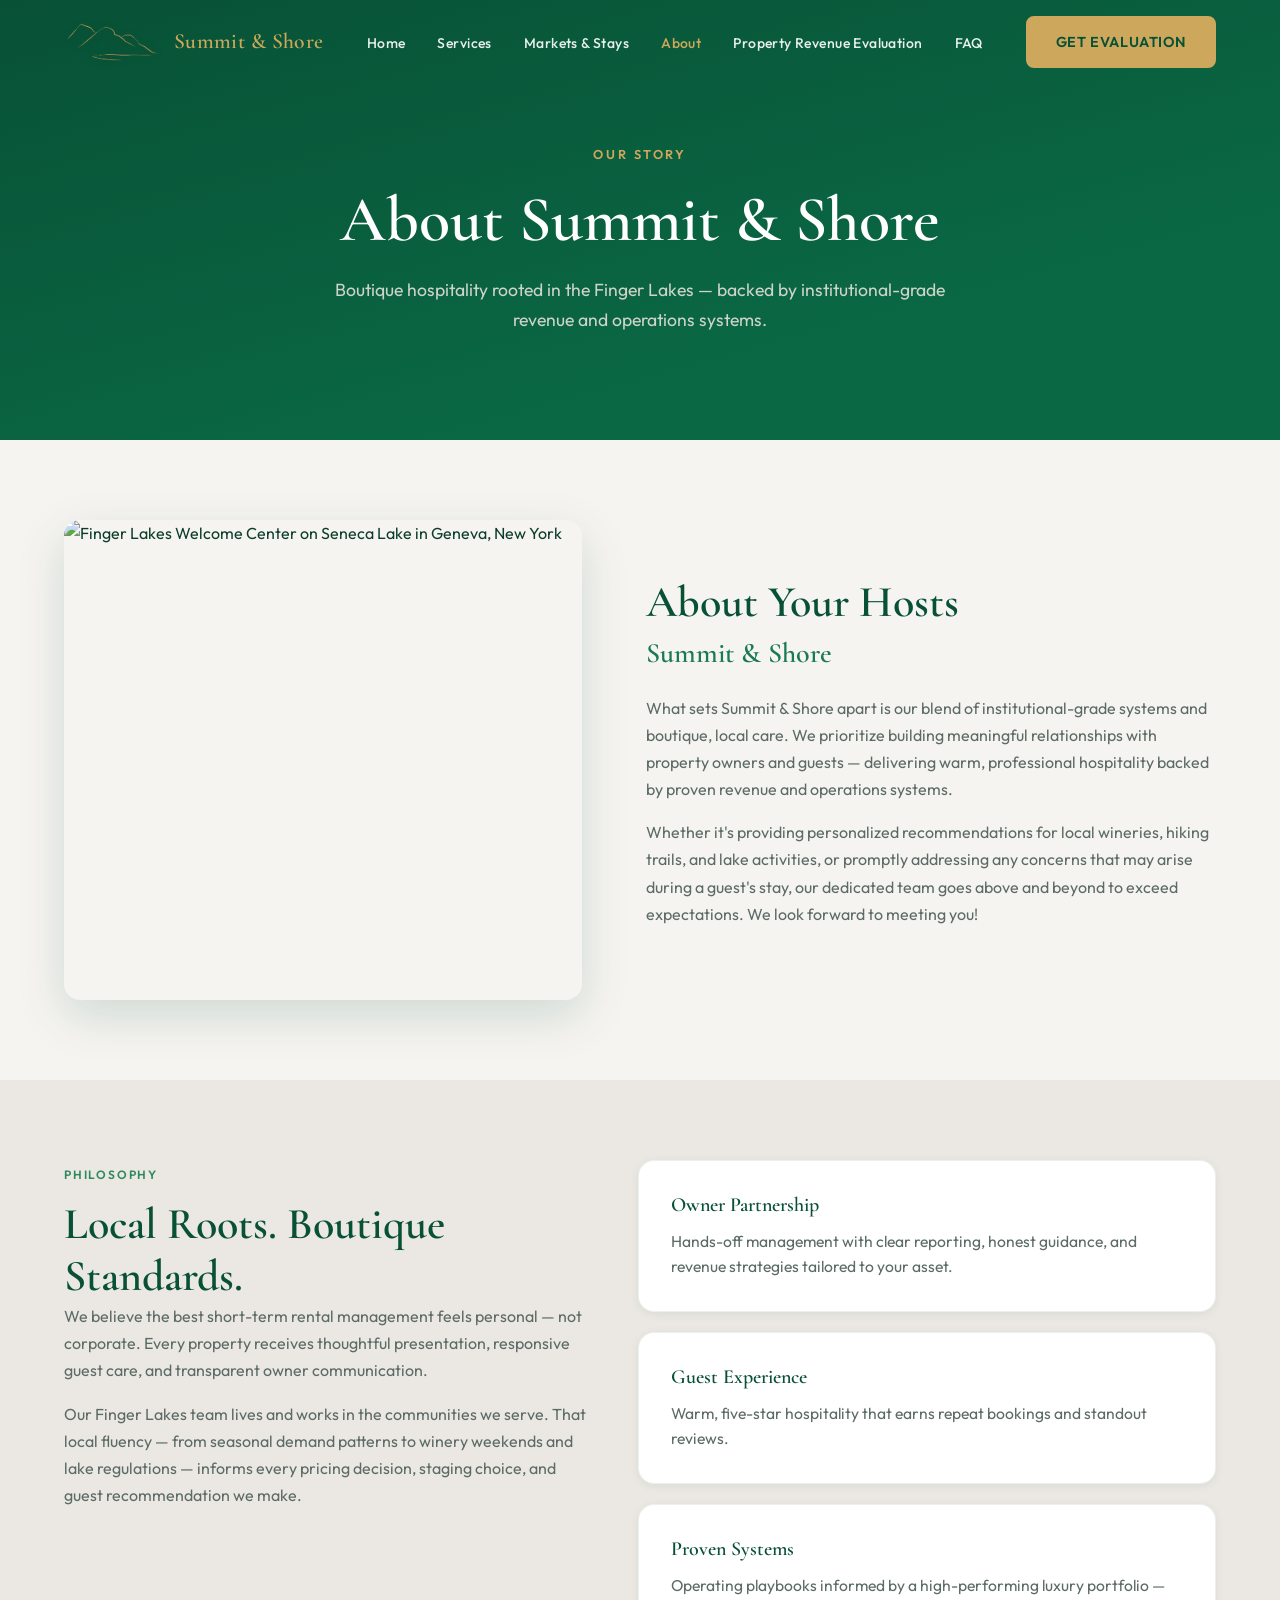
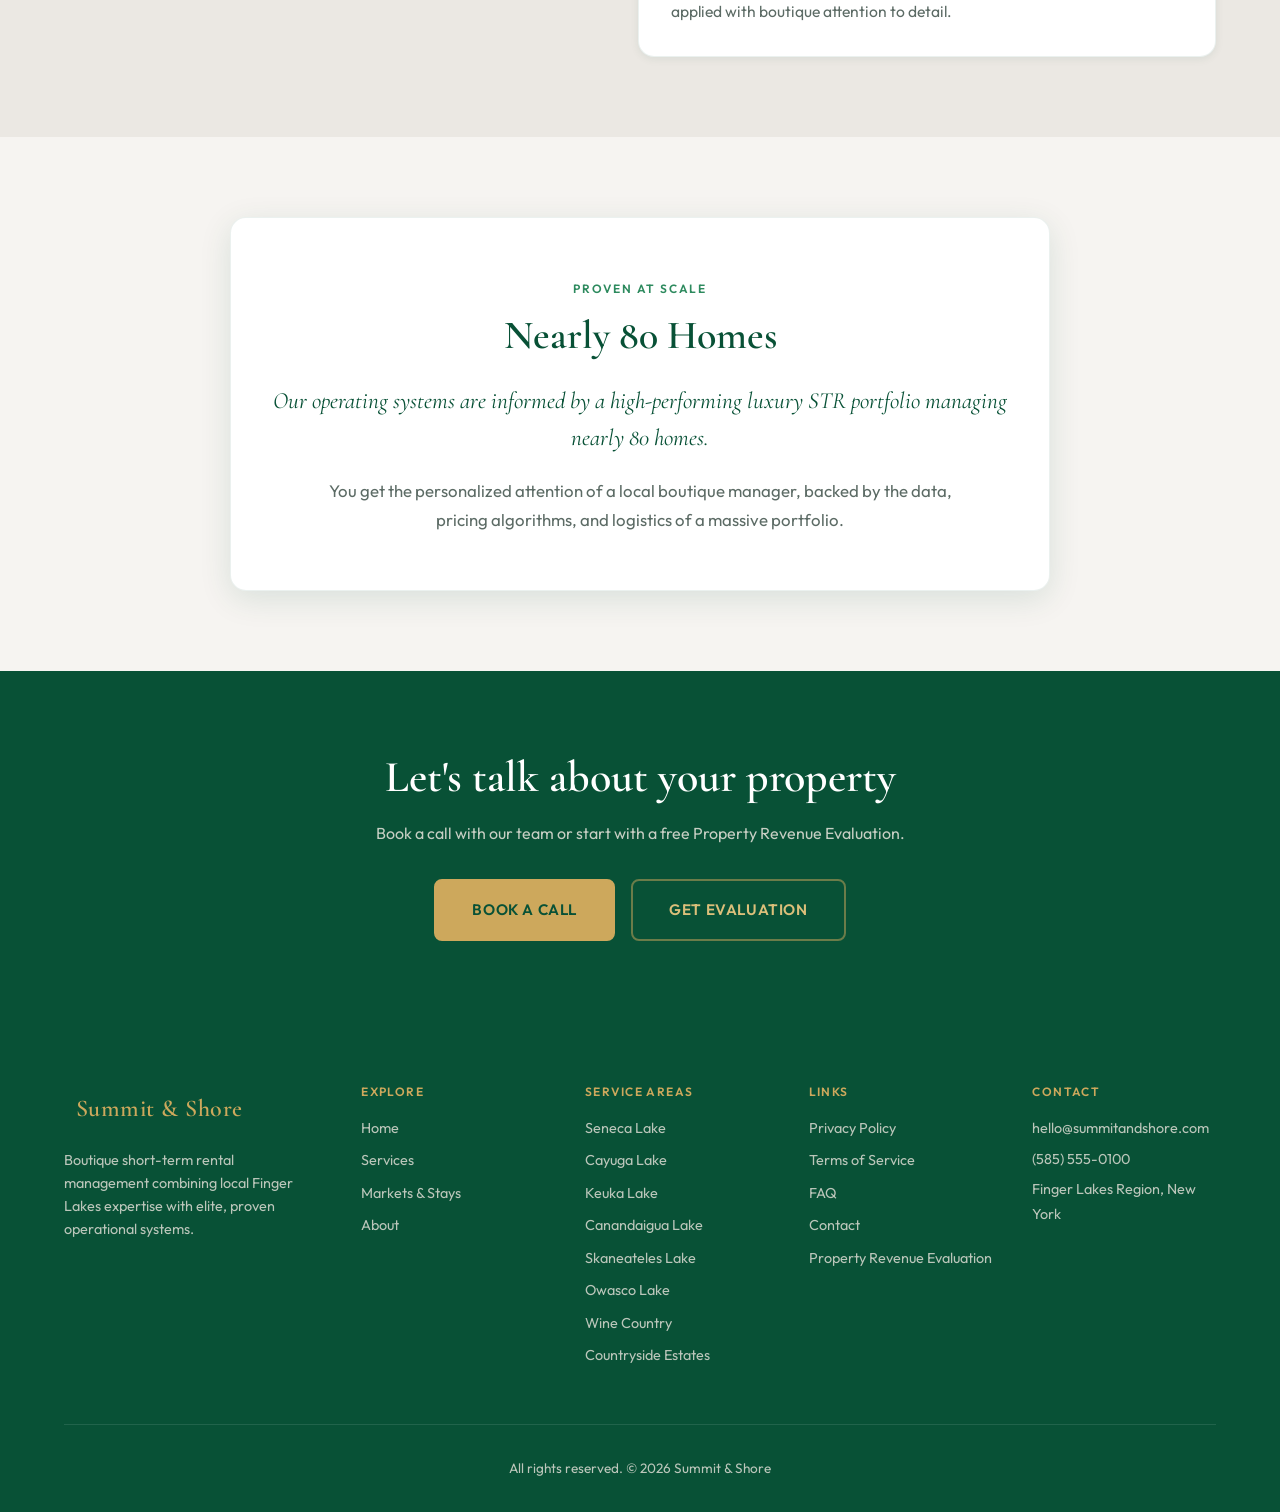
==== about.html @ ed7aec89 "logo and branding changes" ====
<!DOCTYPE html>
<html lang="en">
<head>
  <meta charset="UTF-8">
  <meta name="viewport" content="width=device-width, initial-scale=1.0">
  <meta name="description" content="Meet Summit & Shore — boutique Finger Lakes STR management blending institutional systems with local hospitality and care.">
  <title>About | Summit & Shore</title>
  <link rel="preconnect" href="https://fonts.googleapis.com">
  <link rel="preconnect" href="https://fonts.gstatic.com" crossorigin>
  <link href="https://fonts.googleapis.com/css2?family=Cormorant+Garamond:ital,wght@0,400;0,600;0,700;1,400&family=Outfit:wght@300;400;500;600;700&display=swap" rel="stylesheet">
  <link rel="stylesheet" href="styles.css">
</head>
<body>
  <header class="header" id="header">
    <nav class="nav container">
      <a href="index.html" class="logo">
        <span class="logo-icon-wrap" aria-hidden="true">
          <img src="images/logo-header.png" alt="" class="logo-icon" height="44">
        </span>
        <span class="logo-text">Summit &amp; Shore</span>
      </a>
      <button class="nav-toggle" id="navToggle" aria-label="Toggle menu">
        <span></span><span></span><span></span>
      </button>
      <ul class="nav-links" id="navLinks">
        <li><a href="index.html">Home</a></li>
        <li><a href="services.html">Services</a></li>
        <li><a href="markets.html">Markets &amp; Stays</a></li>
        <li><a href="about.html" aria-current="page">About</a></li>
        <li><a href="index.html#calculator">Property Revenue Evaluation</a></li>
        <li><a href="index.html#faq">FAQ</a></li>
      </ul>
      <a href="index.html#contact" class="btn btn-primary nav-cta">Get Evaluation</a>
    </nav>
  </header>

  <section class="page-hero">
    <div class="container page-hero-inner">
      <p class="hero-eyebrow">Our Story</p>
      <h1>About Summit &amp; Shore</h1>
      <p class="page-hero-subtitle">Boutique hospitality rooted in the Finger Lakes — backed by institutional-grade revenue and operations systems.</p>
    </div>
  </section>

  <section class="about section" id="about">
    <div class="container">
      <div class="about-grid">
        <div class="about-image">
          <img src="https://commons.wikimedia.org/wiki/Special:FilePath/Geneva%2C_New_York_-_19_-_Finger_Lakes_Welcome_Center_-_20220810_-_terrace_and_lakeshore.jpg?width=1280" alt="Finger Lakes Welcome Center on Seneca Lake in Geneva, New York" loading="lazy" referrerpolicy="no-referrer">
        </div>
        <div class="about-content">
          <h2>About Your Hosts</h2>
          <h3>Summit &amp; Shore</h3>
          <p>What sets Summit &amp; Shore apart is our blend of institutional-grade systems and boutique, local care. We prioritize building meaningful relationships with property owners and guests — delivering warm, professional hospitality backed by proven revenue and operations systems.</p>
          <p>Whether it's providing personalized recommendations for local wineries, hiking trails, and lake activities, or promptly addressing any concerns that may arise during a guest's stay, our dedicated team goes above and beyond to exceed expectations. We look forward to meeting you!</p>
        </div>
      </div>
    </div>
  </section>

  <section class="philosophy section section-alt">
    <div class="container">
      <div class="philosophy-grid">
        <div class="philosophy-content">
          <span class="section-label">Philosophy</span>
          <h2>Local Roots. Boutique Standards.</h2>
          <p>We believe the best short-term rental management feels personal — not corporate. Every property receives thoughtful presentation, responsive guest care, and transparent owner communication.</p>
          <p>Our Finger Lakes team lives and works in the communities we serve. That local fluency — from seasonal demand patterns to winery weekends and lake regulations — informs every pricing decision, staging choice, and guest recommendation we make.</p>
        </div>
        <div class="philosophy-cards">
          <article class="pillar-card">
            <h3>Owner Partnership</h3>
            <p>Hands-off management with clear reporting, honest guidance, and revenue strategies tailored to your asset.</p>
          </article>
          <article class="pillar-card">
            <h3>Guest Experience</h3>
            <p>Warm, five-star hospitality that earns repeat bookings and standout reviews.</p>
          </article>
          <article class="pillar-card">
            <h3>Proven Systems</h3>
            <p>Operating playbooks informed by a high-performing luxury portfolio — applied with boutique attention to detail.</p>
          </article>
        </div>
      </div>
    </div>
  </section>

  <section class="credibility section">
    <div class="container">
      <div class="credibility-callout">
        <span class="section-label">Proven at Scale</span>
        <h2>Nearly 80 Homes</h2>
        <p class="credibility-quote">Our operating systems are informed by a high-performing luxury STR portfolio managing nearly 80 homes.</p>
        <p class="credibility-subtext">You get the personalized attention of a local boutique manager, backed by the data, pricing algorithms, and logistics of a massive portfolio.</p>
      </div>
    </div>
  </section>

  <section class="page-cta section section-dark">
    <div class="container page-cta-inner">
      <h2>Let's talk about your property</h2>
      <p>Book a call with our team or start with a free Property Revenue Evaluation.</p>
      <div class="page-cta-actions">
        <a href="index.html#contact" class="btn btn-primary btn-lg">Book a Call</a>
        <a href="index.html#calculator" class="btn btn-outline btn-lg">Get Evaluation</a>
      </div>
    </div>
  </section>

  <footer class="footer">
    <div class="container">
      <div class="footer-grid">
        <div class="footer-brand">
          <a href="index.html" class="logo">
            <img src="images/logo-icon.png" alt="" class="logo-icon" height="44">
            <span class="logo-text">Summit &amp; Shore</span>
          </a>
          <p>Boutique short-term rental management combining local Finger Lakes expertise with elite, proven operational systems.</p>
        </div>
        <div class="footer-links">
          <h4>Explore</h4>
          <ul>
            <li><a href="index.html">Home</a></li>
            <li><a href="services.html">Services</a></li>
            <li><a href="markets.html">Markets &amp; Stays</a></li>
            <li><a href="about.html">About</a></li>
          </ul>
        </div>
        <div class="footer-links">
          <h4>Service Areas</h4>
          <ul>
            <li><a href="markets.html">Seneca Lake</a></li>
            <li><a href="markets.html">Cayuga Lake</a></li>
            <li><a href="markets.html">Keuka Lake</a></li>
            <li><a href="markets.html">Canandaigua Lake</a></li>
            <li><a href="markets.html">Skaneateles Lake</a></li>
            <li><a href="markets.html">Owasco Lake</a></li>
            <li><a href="markets.html">Wine Country</a></li>
            <li><a href="markets.html">Countryside Estates</a></li>
          </ul>
        </div>
        <div class="footer-links">
          <h4>Links</h4>
          <ul>
            <li><a href="#">Privacy Policy</a></li>
            <li><a href="#">Terms of Service</a></li>
            <li><a href="index.html#faq">FAQ</a></li>
            <li><a href="index.html#contact">Contact</a></li>
            <li><a href="index.html#calculator">Property Revenue Evaluation</a></li>
          </ul>
        </div>
        <div class="footer-contact">
          <h4>Contact</h4>
          <p>hello@summitandshore.com</p>
          <p>(585) 555-0100</p>
          <p>Finger Lakes Region, New York</p>
        </div>
      </div>
      <div class="footer-bottom">
        <p>All rights reserved. © 2026 Summit & Shore</p>
      </div>
    </div>
  </footer>

  <script src="script.js"></script>
</body>
</html>
---- styles.css ----
/* Summit & Shore — Finger Lakes STR Co-Hosting */

:root {
  /* Deep green + gold foundation */
  --color-green: #085136;
  --color-deep: #085136;
  --color-green-elevated: #0a6844;

  /* Green accents */
  --color-lake: #1a7a52;
  --color-teal: #2d8a5e;
  --color-teal-soft: rgba(8, 81, 54, 0.12);
  --color-teal-border: rgba(8, 81, 54, 0.22);

  /* Premium accents */
  --color-gold: #cda85c;
  --color-gold-light: #dbbf7a;

  /* Surfaces */
  --color-cream: #f6f4f1;
  --color-sand: #ebe8e3;
  --color-white: #ffffff;
  --color-sage: #6b8f71;

  /* Typography */
  --color-text: #0d3d2a;
  --color-text-muted: #5c6b65;

  /* RGB helpers */
  --rgb-green: 8, 81, 54;
  --rgb-lake: 26, 122, 82;
  --rgb-teal: 45, 138, 94;
  --rgb-gold: 205, 168, 92;

  --font-display: 'Cormorant Garamond', Georgia, serif;
  --font-body: 'Outfit', system-ui, sans-serif;

  --shadow-sm: 0 2px 8px rgba(var(--rgb-green), 0.08);
  --shadow-md: 0 8px 32px rgba(var(--rgb-green), 0.12);
  --shadow-lg: 0 16px 48px rgba(var(--rgb-green), 0.16);

  --radius: 8px;
  --radius-lg: 16px;
  --transition: 0.3s cubic-bezier(0.4, 0, 0.2, 1);
}

*, *::before, *::after {
  box-sizing: border-box;
  margin: 0;
  padding: 0;
}

html {
  scroll-behavior: smooth;
}

body {
  font-family: var(--font-body);
  font-size: 1rem;
  line-height: 1.7;
  color: var(--color-text);
  background: var(--color-cream);
  overflow-x: hidden;
}

img {
  max-width: 100%;
  height: auto;
  display: block;
}

a {
  color: inherit;
  text-decoration: none;
}

ul {
  list-style: none;
}

.container {
  width: 100%;
  max-width: 1200px;
  margin: 0 auto;
  padding: 0 1.5rem;
}

/* Typography */
h1, h2, h3, h4 {
  font-family: var(--font-display);
  font-weight: 600;
  line-height: 1.2;
  color: var(--color-deep);
}

h1 { font-size: clamp(2.5rem, 6vw, 4rem); }
h2 { font-size: clamp(2rem, 4vw, 2.75rem); }
h3 { font-size: clamp(1.35rem, 2.5vw, 1.75rem); }

.section {
  padding: 5rem 0;
}

.section-dark {
  background: var(--color-deep);
  color: var(--color-sand);
}

.section-dark h2,
.section-dark h3 {
  color: var(--color-white);
}

.section-alt {
  background: var(--color-sand);
}

.section-label {
  display: inline-block;
  font-size: 0.75rem;
  font-weight: 600;
  letter-spacing: 0.15em;
  text-transform: uppercase;
  color: var(--color-teal);
  margin-bottom: 0.75rem;
}

.section-dark .section-label,
.hero-eyebrow {
  color: var(--color-gold);
}

.section-header {
  max-width: 720px;
  margin-bottom: 3rem;
}

.section-header.centered {
  text-align: center;
  margin-left: auto;
  margin-right: auto;
}

.section-header p {
  margin-top: 1rem;
  color: var(--color-text-muted);
  font-size: 1.1rem;
}

.section-dark .section-header p {
  color: rgba(232, 228, 220, 0.8);
}

.section-cta {
  text-align: center;
  margin-top: 3rem;
}

/* Buttons */
.btn {
  display: inline-flex;
  align-items: center;
  justify-content: center;
  padding: 0.75rem 1.75rem;
  font-family: var(--font-body);
  font-size: 0.9rem;
  font-weight: 600;
  letter-spacing: 0.04em;
  text-transform: uppercase;
  border-radius: var(--radius);
  border: 2px solid transparent;
  cursor: pointer;
  transition: var(--transition);
}

.btn-primary {
  background: var(--color-gold);
  color: var(--color-deep);
  border-color: var(--color-gold);
}

.btn-primary:hover {
  background: var(--color-gold-light);
  border-color: var(--color-gold-light);
  transform: translateY(-2px);
  box-shadow: var(--shadow-md);
}

.btn-outline {
  background: transparent;
  color: var(--color-white);
  border-color: var(--color-white);
}

.btn-outline:hover {
  background: var(--color-white);
  color: var(--color-deep);
}

.btn-lg {
  padding: 1rem 2.25rem;
  font-size: 0.95rem;
}

.btn-full {
  width: 100%;
}

/* Header */
.header {
  position: fixed;
  top: 0;
  left: 0;
  right: 0;
  z-index: 1000;
  padding: 1rem 0;
  transition: var(--transition);
}

.header.scrolled {
  background: rgba(var(--rgb-green), 0.97);
  backdrop-filter: blur(12px);
  box-shadow: var(--shadow-sm);
  padding: 0.75rem 0;
}

.nav {
  display: flex;
  align-items: center;
  justify-content: space-between;
  gap: 2rem;
}

.logo {
  display: flex;
  align-items: center;
  gap: 0.75rem;
  color: var(--color-white);
  flex-shrink: 0;
}

.logo-icon-wrap {
  flex-shrink: 0;
  display: flex;
  align-items: center;
  line-height: 0;
  filter: drop-shadow(0 1px 4px rgba(0, 0, 0, 0.25));
}

.logo-icon {
  height: 44px;
  width: auto;
  max-width: 98px;
  object-fit: contain;
  display: block;
}

.logo-mark {
  display: flex;
  align-items: center;
  justify-content: center;
  width: 42px;
  height: 42px;
  background: var(--color-gold);
  color: var(--color-deep);
  font-family: var(--font-display);
  font-size: 1rem;
  font-weight: 700;
  border-radius: var(--radius);
}

.logo-text {
  font-family: var(--font-display);
  font-size: 1.35rem;
  font-weight: 600;
  letter-spacing: 0.02em;
  line-height: 1;
  color: var(--color-gold);
  white-space: nowrap;
}

.nav-links {
  display: flex;
  align-items: center;
  gap: 2rem;
}

.nav-links a {
  color: rgba(255, 255, 255, 0.9);
  font-size: 0.875rem;
  font-weight: 500;
  letter-spacing: 0.03em;
  transition: color var(--transition);
}

.nav-links a:hover {
  color: var(--color-gold-light);
}

.nav-links a[aria-current="page"] {
  color: var(--color-gold);
}

.nav-dropdown {
  position: relative;
}

.dropdown-menu {
  position: absolute;
  top: 100%;
  left: 50%;
  transform: translateX(-50%) translateY(8px);
  min-width: 200px;
  background: var(--color-white);
  border-radius: var(--radius);
  box-shadow: var(--shadow-lg);
  padding: 0.5rem 0;
  opacity: 0;
  visibility: hidden;
  transition: var(--transition);
}

.nav-dropdown:hover .dropdown-menu {
  opacity: 1;
  visibility: visible;
  transform: translateX(-50%) translateY(0);
}

.dropdown-menu a {
  display: block;
  padding: 0.6rem 1.25rem;
  color: var(--color-text);
  font-size: 0.85rem;
}

.dropdown-menu a:hover {
  background: var(--color-cream);
  color: var(--color-teal);
}

.nav-cta {
  flex-shrink: 0;
}

.nav-toggle {
  display: none;
  flex-direction: column;
  gap: 5px;
  background: none;
  border: none;
  cursor: pointer;
  padding: 4px;
  position: relative;
  z-index: 1002;
}

.nav-toggle span {
  display: block;
  width: 24px;
  height: 2px;
  background: var(--color-white);
  transition: var(--transition);
}

.nav-toggle.active span:nth-child(1) {
  transform: rotate(45deg) translate(5px, 5px);
}

.nav-toggle.active span:nth-child(2) {
  opacity: 0;
}

.nav-toggle.active span:nth-child(3) {
  transform: rotate(-45deg) translate(5px, -5px);
}

body.menu-open {
  overflow: hidden;
}

/* Hero */
.hero {
  position: relative;
  min-height: 100vh;
  display: flex;
  align-items: center;
  justify-content: center;
  overflow: hidden;
}

.hero-bg {
  position: absolute;
  inset: 0;
  overflow: hidden;
}

.hero-bg img {
  width: 100%;
  height: 100%;
  object-fit: cover;
  transform: scale(1.05);
  animation: heroZoom 20s ease-in-out infinite alternate;
}

@keyframes heroZoom {
  from { transform: scale(1.05); }
  to { transform: scale(1.12); }
}

.hero-overlay {
  position: absolute;
  inset: 0;
  background: linear-gradient(
    135deg,
    rgba(var(--rgb-green), 0.52) 0%,
    rgba(var(--rgb-green), 0.38) 55%,
    rgba(var(--rgb-green), 0.22) 100%
  );
}

.hero-content {
  position: relative;
  z-index: 1;
  text-align: center;
  padding: 8rem 1.5rem 6rem;
  max-width: 900px;
}

.hero-eyebrow {
  font-size: 0.8rem;
  font-weight: 600;
  letter-spacing: 0.2em;
  text-transform: uppercase;
  margin-bottom: 1.5rem;
}

.hero h1 {
  color: var(--color-white);
  margin-bottom: 1.5rem;
}

.hero-subtitle {
  font-size: 1.2rem;
  color: rgba(255, 255, 255, 0.9);
  max-width: 600px;
  margin: 0 auto 2.5rem;
  line-height: 1.8;
}

.hero-actions {
  display: flex;
  gap: 1rem;
  justify-content: center;
  flex-wrap: wrap;
}

.hero-scroll {
  position: absolute;
  bottom: 2rem;
  left: 50%;
  transform: translateX(-50%);
  display: flex;
  flex-direction: column;
  align-items: center;
  gap: 0.5rem;
  color: rgba(255, 255, 255, 0.6);
  font-size: 0.75rem;
  letter-spacing: 0.1em;
  text-transform: uppercase;
  animation: bounce 2s infinite;
}

@keyframes bounce {
  0%, 100% { transform: translateX(-50%) translateY(0); }
  50% { transform: translateX(-50%) translateY(8px); }
}

/* Intro */
.intro-grid {
  display: grid;
  grid-template-columns: 1fr 1fr;
  gap: 4rem;
  align-items: center;
}

.intro-content h2 {
  margin-bottom: 1.5rem;
}

.intro-content p {
  color: var(--color-text-muted);
  margin-bottom: 1rem;
}

.intro-detail {
  font-size: 0.95rem;
}

.intro-content .btn {
  margin-top: 1.5rem;
}

.intro-image {
  border-radius: var(--radius-lg);
  overflow: hidden;
  box-shadow: var(--shadow-lg);
}

.intro-image img {
  width: 100%;
  height: 480px;
  object-fit: cover;
}

.pillars-grid {
  display: grid;
  grid-template-columns: repeat(3, 1fr);
  gap: 2rem;
  margin-top: 4rem;
}

.pillar-card {
  background: var(--color-white);
  border: 1px solid rgba(var(--rgb-green), 0.08);
  border-radius: var(--radius-lg);
  padding: 2rem;
  box-shadow: var(--shadow-sm);
  transition: transform 0.25s ease, box-shadow 0.25s ease;
}

.pillar-card:hover {
  transform: translateY(-4px);
  box-shadow: var(--shadow-md);
}

.pillar-icon {
  width: 48px;
  height: 48px;
  display: flex;
  align-items: center;
  justify-content: center;
  background: var(--color-teal-soft);
  border-radius: var(--radius);
  color: var(--color-lake);
  margin-bottom: 1.25rem;
}

.pillar-icon svg {
  width: 24px;
  height: 24px;
}

.pillar-card h3 {
  font-size: 1.25rem;
  margin-bottom: 0.75rem;
}

.pillar-card p {
  color: var(--color-text-muted);
  font-size: 0.98rem;
  line-height: 1.6;
}

.owner-services-grid {
  display: grid;
  grid-template-columns: repeat(3, 1fr);
  gap: 2rem;
}

.owner-service-card {
  background: var(--color-cream);
  border-radius: var(--radius-lg);
  padding: 2.25rem 2rem;
  border: 1px solid rgba(var(--rgb-green), 0.06);
}

.owner-service-icon {
  width: 52px;
  height: 52px;
  display: flex;
  align-items: center;
  justify-content: center;
  background: var(--color-white);
  border-radius: var(--radius);
  color: var(--color-lake);
  margin-bottom: 1.5rem;
  box-shadow: var(--shadow-sm);
  border: 1px solid var(--color-teal-border);
}

.owner-service-icon svg {
  width: 26px;
  height: 26px;
}

.owner-service-card h3 {
  font-size: 1.35rem;
  margin-bottom: 0.85rem;
}

.owner-service-card p {
  color: var(--color-text-muted);
  line-height: 1.65;
}

.credibility-callout {
  text-align: center;
  max-width: 820px;
  margin: 0 auto;
  padding: 3.5rem 2.5rem;
  background: var(--color-white);
  border-radius: var(--radius-lg);
  box-shadow: var(--shadow-md);
  border: 1px solid rgba(var(--rgb-green), 0.08);
}

.credibility-callout h2 {
  font-size: clamp(1.75rem, 4vw, 2.5rem);
  margin-bottom: 1.5rem;
}

.credibility-quote {
  font-family: var(--font-display);
  font-size: clamp(1.15rem, 2.5vw, 1.45rem);
  font-style: italic;
  color: var(--color-deep);
  line-height: 1.6;
  margin: 0 0 1.25rem;
  padding: 0;
  border: none;
}

.credibility-subtext {
  color: var(--color-text-muted);
  font-size: 1.05rem;
  line-height: 1.7;
  max-width: 640px;
  margin: 0 auto;
}

/* Services */
.services-grid {
  display: grid;
  grid-template-columns: repeat(auto-fill, minmax(280px, 1fr));
  gap: 1.5rem;
}

.service-card {
  background: rgba(255, 255, 255, 0.05);
  border: 1px solid rgba(255, 255, 255, 0.1);
  border-radius: var(--radius-lg);
  padding: 1.75rem;
  transition: var(--transition);
}

.service-card:hover {
  background: rgba(255, 255, 255, 0.08);
  border-color: var(--color-gold);
  transform: translateY(-4px);
}

.service-icon {
  width: 48px;
  height: 48px;
  margin-bottom: 1rem;
  color: var(--color-gold);
}

.service-icon svg {
  width: 100%;
  height: 100%;
}

.service-card h3 {
  font-size: 1.15rem;
  margin-bottom: 0.75rem;
}

.service-card p {
  font-size: 0.9rem;
  color: rgba(232, 228, 220, 0.75);
  line-height: 1.6;
}

/* Features */
.features-grid {
  display: grid;
  grid-template-columns: repeat(2, 1fr);
  gap: 2rem;
}

.feature-card {
  background: var(--color-white);
  border-radius: var(--radius-lg);
  overflow: hidden;
  box-shadow: var(--shadow-sm);
  transition: var(--transition);
}

.feature-card:hover {
  box-shadow: var(--shadow-lg);
  transform: translateY(-4px);
}

.feature-image {
  height: 220px;
  overflow: hidden;
}

.feature-image img {
  width: 100%;
  height: 100%;
  object-fit: cover;
  transition: transform 0.6s ease;
}

.feature-card:hover .feature-image img {
  transform: scale(1.05);
}

.feature-content {
  padding: 1.75rem;
}

.feature-content h3 {
  margin-bottom: 0.75rem;
}

.feature-content p {
  color: var(--color-text-muted);
  font-size: 0.95rem;
}

/* CTA Banner */
.cta-banner {
  background: var(--color-cream);
  color: var(--color-text);
  border-top: 1px solid var(--color-teal-border);
  border-bottom: 1px solid var(--color-teal-border);
}

.cta-banner h2,
.cta-banner h3 {
  color: var(--color-deep);
}

.cta-banner-grid {
  display: grid;
  grid-template-columns: 1fr 1fr;
  gap: 4rem;
  align-items: center;
}

.cta-banner-content h2 {
  margin-bottom: 1.25rem;
}

.cta-banner-content p {
  color: var(--color-text-muted);
  margin-bottom: 1.5rem;
}

.cta-banner-content h3 {
  font-size: 1.35rem;
  margin-bottom: 1.5rem;
}

.cta-banner-image {
  border-radius: var(--radius-lg);
  overflow: hidden;
  box-shadow: var(--shadow-lg);
}

.cta-banner-image img {
  width: 100%;
  height: 400px;
  object-fit: cover;
}

/* Hybrid */
.hybrid-grid {
  display: grid;
  grid-template-columns: 1fr 1fr;
  gap: 4rem;
  align-items: center;
}

.hybrid-content h2 {
  margin-bottom: 1.25rem;
}

.hybrid-content p {
  color: var(--color-text-muted);
  margin-bottom: 1rem;
}

.hybrid-focus {
  font-weight: 600;
  color: var(--color-deep);
  margin-top: 1.5rem !important;
}

.hybrid-list {
  margin: 1rem 0 2rem;
}

.hybrid-list li {
  position: relative;
  padding-left: 1.5rem;
  margin-bottom: 0.5rem;
  color: var(--color-text-muted);
}

.hybrid-list li::before {
  content: '';
  position: absolute;
  left: 0;
  top: 0.6em;
  width: 8px;
  height: 8px;
  background: var(--color-lake);
  border-radius: 50%;
}

.hybrid-image {
  border-radius: var(--radius-lg);
  overflow: hidden;
  box-shadow: var(--shadow-lg);
}

.hybrid-image img {
  width: 100%;
  height: 450px;
  object-fit: cover;
}

/* Design */
.design-grid {
  display: grid;
  grid-template-columns: 1fr 1fr;
  gap: 4rem;
  align-items: center;
}

.design-image {
  border-radius: var(--radius-lg);
  overflow: hidden;
  box-shadow: var(--shadow-lg);
}

.design-image img {
  width: 100%;
  height: 500px;
  object-fit: cover;
}

.design-content h2 {
  margin-bottom: 1.25rem;
}

.design-content > p {
  color: var(--color-text-muted);
  margin-bottom: 1.5rem;
}

.design-list {
  margin-bottom: 2rem;
}

.design-list li {
  position: relative;
  padding-left: 1.75rem;
  margin-bottom: 0.6rem;
  font-size: 1.05rem;
  color: var(--color-text);
}

.design-list li::before {
  content: '✓';
  position: absolute;
  left: 0;
  color: var(--color-lake);
  font-weight: 700;
}

/* Revenue & Property Calculator */
.calculator-intro {
  max-width: 720px;
  margin: 0 auto 2.5rem;
  text-align: center;
}

.calculator-intro .section-label {
  display: block;
}

.calculator-intro h2 {
  margin-bottom: 1rem;
  color: var(--color-white);
  line-height: 1.15;
}

.calculator-intro p {
  color: rgba(232, 228, 220, 0.85);
  font-size: 1.1rem;
  line-height: 1.75;
  margin: 0 auto;
  max-width: 640px;
}

.revenue-stats-row {
  display: grid;
  grid-template-columns: repeat(3, 1fr);
  gap: 1.5rem;
  margin-bottom: 3rem;
}

.revenue-stats-row .revenue-stat {
  display: flex;
  flex-direction: column;
  align-items: center;
  justify-content: center;
  min-height: 140px;
  background: rgba(255, 255, 255, 0.06);
  border: 1px solid rgba(255, 255, 255, 0.12);
  border-radius: var(--radius-lg);
  padding: 2rem 1.5rem;
  text-align: center;
  transition: var(--transition);
}

.revenue-stats-row .revenue-stat:hover {
  border-color: var(--color-gold);
  background: rgba(var(--rgb-gold), 0.1);
}

.calculator-panel {
  display: grid;
  grid-template-columns: minmax(0, 1fr) minmax(0, 1.1fr);
  gap: 2rem;
  align-items: start;
  max-width: 100%;
}

.calculator-form {
  background: rgba(255, 255, 255, 0.04);
  border: 1px solid rgba(255, 255, 255, 0.12);
  border-radius: var(--radius-lg);
  padding: 2rem;
}

.calculator-form h3,
.calculator-results h3 {
  font-size: 1.35rem;
  color: var(--color-white);
  margin-bottom: 1.5rem;
}

.calc-field {
  margin-bottom: 1.25rem;
}

.calc-field label,
.calc-slider-header label {
  display: block;
  font-size: 0.8rem;
  font-weight: 500;
  letter-spacing: 0.05em;
  text-transform: uppercase;
  color: rgba(232, 228, 220, 0.8);
  margin-bottom: 0.5rem;
}

.calc-field select {
  width: 100%;
  padding: 0.85rem 1rem;
  font-family: var(--font-body);
  font-size: 1rem;
  color: var(--color-white);
  background: rgba(255, 255, 255, 0.08);
  border: 1px solid rgba(255, 255, 255, 0.15);
  border-radius: var(--radius);
  cursor: pointer;
  transition: border-color var(--transition), box-shadow var(--transition);
}

.calc-field select:focus {
  outline: none;
  border-color: var(--color-teal);
  box-shadow: 0 0 0 2px rgba(var(--rgb-teal), 0.28);
}

.calc-field select option {
  background: var(--color-deep);
  color: var(--color-white);
}

.calc-row {
  display: grid;
  grid-template-columns: 1fr 1fr;
  gap: 1rem;
}

.calc-amenities {
  border: none;
  margin: 0 0 1.5rem;
  padding: 0;
}

.calc-amenities legend {
  font-size: 0.8rem;
  font-weight: 500;
  letter-spacing: 0.05em;
  text-transform: uppercase;
  color: rgba(232, 228, 220, 0.8);
  margin-bottom: 0.75rem;
}

.calc-check {
  display: flex;
  align-items: center;
  gap: 0.75rem;
  padding: 0.6rem 0;
  cursor: pointer;
  color: rgba(232, 228, 220, 0.9);
  font-size: 0.95rem;
}

.calc-check input {
  width: 18px;
  height: 18px;
  accent-color: var(--color-gold);
  flex-shrink: 0;
}

.calc-slider-field {
  margin-bottom: 1.5rem;
}

.calc-slider-header {
  display: flex;
  justify-content: space-between;
  align-items: baseline;
  gap: 1rem;
  margin-bottom: 0.5rem;
}

.calc-slider-header label {
  margin-bottom: 0;
}

.calc-slider-value {
  font-family: var(--font-display);
  font-size: 1.25rem;
  font-weight: 600;
  color: var(--color-gold);
}

.calc-slider-field input[type="range"] {
  width: 100%;
  height: 6px;
  border-radius: 3px;
  background: rgba(255, 255, 255, 0.15);
  accent-color: var(--color-gold);
  cursor: pointer;
}

.calc-hint {
  font-size: 0.8rem;
  color: rgba(232, 228, 220, 0.55);
  margin-top: 0.5rem;
  line-height: 1.5;
}

.btn-sm {
  padding: 0.55rem 1.25rem;
  font-size: 0.8rem;
}

.calc-reset {
  margin-top: 0.5rem;
}

.section-dark .btn-outline {
  color: var(--color-gold-light);
  border-color: rgba(var(--rgb-gold), 0.5);
}

.section-dark .btn-outline:hover {
  background: rgba(var(--rgb-gold), 0.15);
  color: var(--color-white);
}

.calculator-results {
  background: rgba(255, 255, 255, 0.06);
  border: 1px solid rgba(255, 255, 255, 0.1);
  border-radius: var(--radius-lg);
  padding: 1.75rem;
}

.calc-result-primary {
  text-align: center;
  padding-bottom: 1.75rem;
  margin-bottom: 1.75rem;
  border-bottom: 1px solid rgba(255, 255, 255, 0.1);
}

.calc-result-label {
  display: block;
  font-size: 0.8rem;
  letter-spacing: 0.08em;
  text-transform: uppercase;
  color: rgba(232, 228, 220, 0.7);
  margin-bottom: 0.5rem;
}

.calc-result-amount {
  display: block;
  font-family: var(--font-display);
  font-size: clamp(2.25rem, 5vw, 3rem);
  font-weight: 700;
  color: var(--color-gold);
  line-height: 1.1;
}

.calc-result-sub {
  display: block;
  margin-top: 0.35rem;
  color: rgba(232, 228, 220, 0.75);
  font-size: 0.95rem;
}

.calc-result-grid {
  display: grid;
  grid-template-columns: repeat(2, 1fr);
  gap: 1rem;
  margin-bottom: 1.75rem;
}

.calc-result-item {
  background: rgba(255, 255, 255, 0.04);
  border-radius: var(--radius);
  padding: 1rem;
  text-align: center;
}

.calc-result-item-label {
  display: block;
  font-size: 0.75rem;
  text-transform: uppercase;
  letter-spacing: 0.05em;
  color: rgba(232, 228, 220, 0.6);
  margin-bottom: 0.35rem;
}

.calc-result-item-value {
  font-family: var(--font-display);
  font-size: 1.35rem;
  font-weight: 600;
  color: var(--color-white);
}

.calc-comparison {
  display: grid;
  grid-template-columns: 1fr 1fr;
  gap: 1rem;
  margin-bottom: 1.5rem;
}

.calc-comparison-card {
  background: rgba(255, 255, 255, 0.04);
  border: 1px solid rgba(255, 255, 255, 0.1);
  border-radius: var(--radius);
  padding: 1.25rem;
}

.calc-comparison-card.highlight {
  border-color: var(--color-gold);
  background: rgba(var(--rgb-gold), 0.1);
}

.calc-comparison-card h4 {
  font-family: var(--font-body);
  font-size: 0.85rem;
  font-weight: 600;
  text-transform: uppercase;
  letter-spacing: 0.05em;
  color: rgba(232, 228, 220, 0.85);
  margin-bottom: 0.5rem;
}

.calc-comparison-amount {
  font-family: var(--font-display);
  font-size: 1.75rem;
  font-weight: 700;
  color: var(--color-white);
  margin-bottom: 0.25rem;
}

.calc-comparison-managed .calc-comparison-amount {
  color: var(--color-gold);
}

.calc-comparison-note {
  font-size: 0.8rem;
  color: rgba(232, 228, 220, 0.6);
  margin-bottom: 0.75rem;
}

.calc-breakdown {
  margin: 0;
  padding: 0;
  list-style: none;
}

.calc-breakdown li {
  display: flex;
  justify-content: space-between;
  gap: 0.5rem;
  font-size: 0.8rem;
  color: rgba(232, 228, 220, 0.75);
  padding: 0.35rem 0;
  border-top: 1px solid rgba(255, 255, 255, 0.06);
}

.calc-breakdown li span:last-child {
  color: rgba(232, 228, 220, 0.95);
  font-weight: 500;
  white-space: nowrap;
}

.calc-uplift {
  margin-top: 0.75rem;
  padding-top: 0.75rem;
  border-top: 1px solid rgba(var(--rgb-gold), 0.3);
  font-size: 0.9rem;
  font-weight: 600;
  color: var(--color-gold-light);
}

.calc-disclaimer {
  font-size: 0.75rem;
  color: rgba(232, 228, 220, 0.5);
  text-align: center;
  margin-top: 1rem;
  line-height: 1.5;
}

.calculator-footer {
  padding-top: 1rem;
  border-top: 1px solid rgba(255, 255, 255, 0.1);
}

.calculator-footer .revenue-content h2 {
  margin-bottom: 1.25rem;
}

.revenue-content > p {
  color: rgba(232, 228, 220, 0.85);
  margin-bottom: 1.5rem;
}

.revenue-list {
  display: flex;
  flex-wrap: wrap;
  gap: 0.75rem;
  margin-bottom: 2rem;
}

.revenue-list li {
  background: rgba(var(--rgb-gold), 0.15);
  color: var(--color-gold-light);
  padding: 0.5rem 1rem;
  border-radius: 100px;
  font-size: 0.85rem;
  font-weight: 500;
}


.stat-number {
  display: block;
  font-family: var(--font-display);
  font-size: 2.5rem;
  font-weight: 700;
  color: var(--color-gold);
  margin-bottom: 0.5rem;
}

.stat-label {
  font-size: 0.9rem;
  color: rgba(232, 228, 220, 0.75);
  max-width: 220px;
  line-height: 1.45;
}

/* Properties */
.properties-grid {
  display: grid;
  grid-template-columns: repeat(3, 1fr);
  gap: 1.5rem;
  margin-bottom: 3rem;
}

.property-card {
  position: relative;
  border-radius: var(--radius-lg);
  overflow: hidden;
  aspect-ratio: 4/3;
  cursor: pointer;
}

.property-card img {
  width: 100%;
  height: 100%;
  object-fit: cover;
  transition: transform 0.6s ease;
}

.property-card:hover img {
  transform: scale(1.08);
}

.property-overlay {
  position: absolute;
  inset: 0;
  background: linear-gradient(to top, rgba(var(--rgb-green), 0.8) 0%, transparent 60%);
  display: flex;
  align-items: flex-end;
  padding: 1.5rem;
}

.property-overlay span {
  color: var(--color-white);
  font-family: var(--font-display);
  font-size: 1.5rem;
  font-weight: 600;
}

.properties-cta {
  text-align: center;
  max-width: 700px;
  margin: 0 auto;
}

.properties-cta h3 {
  margin-bottom: 1rem;
}

.properties-cta p {
  color: var(--color-text-muted);
  margin-bottom: 2rem;
}

/* About */
.about-grid {
  display: grid;
  grid-template-columns: 1fr 1.1fr;
  gap: 4rem;
  align-items: center;
}

.about-image {
  border-radius: var(--radius-lg);
  overflow: hidden;
  box-shadow: var(--shadow-lg);
}

.about-image img {
  width: 100%;
  height: 480px;
  object-fit: cover;
}

.about-content h2 {
  margin-bottom: 0.5rem;
}

.about-content h3 {
  color: var(--color-lake);
  margin-bottom: 1.5rem;
}

.about-content p {
  color: var(--color-text-muted);
  margin-bottom: 1rem;
}

.about-content .btn {
  margin-top: 1.5rem;
}

/* FAQ */
.faq-list {
  max-width: 800px;
  margin: 0 auto;
}

.faq-item {
  border-bottom: 1px solid rgba(var(--rgb-green), 0.1);
}

.faq-item summary {
  padding: 1.25rem 0;
  font-weight: 600;
  font-size: 1.05rem;
  cursor: pointer;
  list-style: none;
  display: flex;
  justify-content: space-between;
  align-items: center;
  gap: 1rem;
  transition: color var(--transition);
}

.faq-item summary::-webkit-details-marker {
  display: none;
}

.faq-item summary::after {
  content: '+';
  font-size: 1.5rem;
  font-weight: 300;
  color: var(--color-teal);
  flex-shrink: 0;
  transition: transform var(--transition), color var(--transition);
}

.faq-item[open] summary::after {
  transform: rotate(45deg);
  color: var(--color-lake);
}

.faq-item summary:hover {
  color: var(--color-teal);
}

.faq-item summary:hover::after {
  color: var(--color-lake);
}

.faq-item p {
  padding: 0 0 1.25rem;
  color: var(--color-text-muted);
  font-size: 0.95rem;
  line-height: 1.7;
}

/* Contact */
.contact-grid {
  display: grid;
  grid-template-columns: 1fr 1.1fr;
  gap: 4rem;
  align-items: start;
}

.contact-content h2 {
  margin-bottom: 1rem;
}

.contact-content > p {
  color: rgba(232, 228, 220, 0.85);
  margin-bottom: 2rem;
}

.contact-info {
  display: flex;
  flex-direction: column;
  gap: 1.25rem;
}

.contact-item strong {
  display: block;
  font-size: 0.75rem;
  letter-spacing: 0.1em;
  text-transform: uppercase;
  color: var(--color-gold);
  margin-bottom: 0.25rem;
}

.contact-item a,
.contact-item span {
  color: rgba(255, 255, 255, 0.9);
  font-size: 0.95rem;
}

.contact-item a:hover {
  color: var(--color-gold);
}

.contact-form {
  background: rgba(255, 255, 255, 0.06);
  border: 1px solid rgba(255, 255, 255, 0.12);
  border-radius: var(--radius-lg);
  padding: 2rem;
}

.form-row {
  display: grid;
  grid-template-columns: 1fr 1fr;
  gap: 1rem;
}

.form-group {
  margin-bottom: 1.25rem;
}

.form-group label {
  display: block;
  font-size: 0.8rem;
  font-weight: 500;
  letter-spacing: 0.05em;
  text-transform: uppercase;
  color: rgba(232, 228, 220, 0.8);
  margin-bottom: 0.5rem;
}

.form-group input,
.form-group select,
.form-group textarea {
  width: 100%;
  padding: 0.85rem 1rem;
  font-family: var(--font-body);
  font-size: 1rem;
  color: var(--color-white);
  background: rgba(255, 255, 255, 0.08);
  border: 1px solid rgba(255, 255, 255, 0.15);
  border-radius: var(--radius);
  transition: var(--transition);
}

.form-group input:focus,
.form-group select:focus,
.form-group textarea:focus {
  outline: none;
  border-color: var(--color-teal);
  background: rgba(255, 255, 255, 0.1);
  box-shadow: 0 0 0 2px rgba(var(--rgb-teal), 0.28);
}

.form-group select option {
  background: var(--color-deep);
  color: var(--color-white);
}

.form-group textarea {
  resize: vertical;
  min-height: 100px;
}

/* Footer */
.footer {
  background: var(--color-green);
  color: rgba(232, 228, 220, 0.8);
  padding: 4rem 0 2rem;
}

.footer-grid {
  display: grid;
  grid-template-columns: 1.4fr repeat(4, minmax(0, 1fr));
  gap: 2rem 2.5rem;
  margin-bottom: 3rem;
}

.footer-brand .logo {
  margin-bottom: 1rem;
}

.footer-brand .logo-icon {
  height: 48px;
  filter: none;
}

.footer-brand .logo-text {
  font-size: 1.5rem;
}

.footer-brand p {
  font-size: 0.9rem;
  line-height: 1.6;
  max-width: 280px;
}

.footer-links h4,
.footer-contact h4 {
  font-family: var(--font-body);
  font-size: 0.75rem;
  font-weight: 600;
  letter-spacing: 0.12em;
  text-transform: uppercase;
  color: var(--color-gold);
  margin-bottom: 1rem;
}

.footer-links li {
  margin-bottom: 0.5rem;
  font-size: 0.9rem;
}

.footer-links a:hover {
  color: var(--color-gold);
}

.footer-contact p {
  font-size: 0.9rem;
  margin-bottom: 0.4rem;
}

.footer-bottom {
  padding-top: 2rem;
  border-top: 1px solid rgba(255, 255, 255, 0.1);
  text-align: center;
  font-size: 0.85rem;
}

/* Animations */
.fade-in {
  opacity: 0;
  transform: translateY(24px);
  transition: opacity 0.6s ease, transform 0.6s ease;
}

.fade-in.visible {
  opacity: 1;
  transform: translateY(0);
}

/* Responsive — tablet */
@media (max-width: 1024px) {
  .intro-grid,
  .cta-banner-grid,
  .hybrid-grid,
  .design-grid,
  .calculator-panel,
  .calc-comparison,
  .about-grid,
  .contact-grid,
  .revenue-standalone-grid,
  .philosophy-grid {
    grid-template-columns: 1fr;
    gap: 2.5rem;
  }

  .pillars-grid,
  .owner-services-grid {
    grid-template-columns: repeat(2, 1fr);
    gap: 1.5rem;
  }

  .revenue-stats-row {
    grid-template-columns: repeat(3, 1fr);
    gap: 1rem;
  }

  .features-grid {
    grid-template-columns: 1fr;
  }

  .properties-grid {
    grid-template-columns: repeat(2, 1fr);
  }

  .footer-grid {
    grid-template-columns: 1fr 1fr;
    gap: 2rem;
  }

  .intro-image img,
  .hybrid-image img,
  .design-image img,
  .about-image img,
  .cta-banner-image img {
    height: 360px;
  }

  .page-hero {
    padding: 8rem 0 4rem;
  }

  .credibility-callout {
    padding: 2.5rem 2rem;
  }

  .calculator-form,
  .calculator-results {
    padding: 1.5rem;
  }

  .nav-links {
    gap: 1rem;
  }

  .nav-links a {
    font-size: 0.78rem;
  }

  .nav-cta.btn {
    padding: 0.65rem 1.15rem;
    font-size: 0.75rem;
  }
}

/* Responsive — mobile */
@media (max-width: 768px) {
  .container {
    padding: 0 1.25rem;
  }

  .nav-links,
  .nav-cta {
    display: none;
  }

  .nav-toggle {
    display: flex;
  }

  .logo-icon {
    height: 38px;
    max-width: 84px;
  }

  .logo-text {
    font-size: 1.15rem;
  }

  .nav-links.open {
    display: flex;
    flex-direction: column;
    position: fixed;
    top: 0;
    left: 0;
    right: 0;
    bottom: 0;
    background: var(--color-deep);
    padding: 5rem 1.5rem 7rem;
    gap: 1.25rem;
    z-index: 999;
    overflow-y: auto;
  }

  .nav-links.open a {
    font-size: 1.05rem;
    padding: 0.25rem 0;
  }

  .nav-links.open .nav-dropdown .dropdown-menu {
    position: static;
    transform: none;
    opacity: 1;
    visibility: visible;
    background: transparent;
    box-shadow: none;
    padding-left: 1rem;
  }

  .nav-links.open .dropdown-menu a {
    color: rgba(255, 255, 255, 0.7);
    padding: 0.4rem 0;
  }

  .header.menu-open .nav-cta {
    display: inline-flex;
    position: fixed;
    bottom: 2rem;
    left: 50%;
    transform: translateX(-50%);
    z-index: 1001;
    width: calc(100% - 2.5rem);
    max-width: 320px;
    justify-content: center;
  }

  .hero {
    min-height: 100svh;
  }

  .hero-content {
    padding: 6.5rem 0 5rem;
  }

  .hero-eyebrow {
    font-size: 0.7rem;
    letter-spacing: 0.14em;
    margin-bottom: 1rem;
  }

  .hero-subtitle {
    font-size: 1.05rem;
    margin-bottom: 2rem;
    line-height: 1.65;
  }

  .hero-actions {
    flex-direction: column;
    align-items: stretch;
    gap: 0.75rem;
  }

  .hero-actions .btn {
    width: 100%;
    max-width: 100%;
  }

  .hero-scroll {
    display: none;
  }

  .pillars-grid,
  .owner-services-grid,
  .revenue-stats-row {
    grid-template-columns: 1fr;
    margin-top: 2.5rem;
  }

  .pillars-grid {
    margin-top: 2.5rem;
  }

  .owner-services-grid {
    margin-top: 0;
  }

  .properties-grid {
    grid-template-columns: 1fr;
  }

  .footer-grid {
    grid-template-columns: 1fr;
    gap: 2rem;
  }

  .footer {
    padding: 3rem 0 1.5rem;
  }

  .form-row {
    grid-template-columns: 1fr;
  }

  .calc-row {
    grid-template-columns: 1fr;
  }

  .calc-result-grid {
    grid-template-columns: 1fr 1fr;
  }

  .calc-comparison-amount {
    font-size: 1.5rem;
  }

  .calc-breakdown li {
    flex-wrap: wrap;
  }

  .calc-breakdown li span:last-child {
    white-space: normal;
  }

  .section {
    padding: 3.5rem 0;
  }

  .section-header {
    margin-bottom: 2rem;
  }

  .section-header p {
    font-size: 1rem;
  }

  .page-hero {
    padding: 7rem 0 3rem;
  }

  .page-hero-subtitle {
    font-size: 1rem;
  }

  .page-cta-actions {
    flex-direction: column;
    align-items: stretch;
  }

  .page-cta-actions .btn {
    width: 100%;
  }

  .credibility-callout {
    padding: 2rem 1.25rem;
  }

  .credibility-quote {
    font-size: 1.1rem;
  }

  .intro-image img,
  .hybrid-image img,
  .design-image img,
  .about-image img,
  .cta-banner-image img {
    height: 260px;
  }

  .feature-image {
    height: 180px;
  }

  .stat-number {
    font-size: 2rem;
  }

  .revenue-stats-row .revenue-stat {
    min-height: auto;
    padding: 1.5rem 1.25rem;
  }

  .calculator-form,
  .calculator-results,
  .contact-form {
    padding: 1.25rem;
  }

  .contact-grid {
    gap: 2rem;
  }

  .faq-item summary {
    font-size: 0.98rem;
    padding: 1rem 0;
  }

  .markets-areas-grid {
    grid-template-columns: 1fr;
  }

  .services-grid {
    grid-template-columns: 1fr;
  }

  .btn-lg {
    padding: 0.9rem 1.5rem;
    font-size: 0.85rem;
  }
}

/* Responsive — small phones */
@media (max-width: 480px) {
  .container {
    padding: 0 1rem;
  }

  h1 {
    font-size: 2.15rem;
  }

  .hero-content {
    padding-top: 6rem;
  }

  .calc-result-grid {
    grid-template-columns: 1fr;
  }

  .calc-slider-header {
    flex-direction: column;
    align-items: flex-start;
    gap: 0.25rem;
  }

  .calc-slider-value {
    font-size: 1.1rem;
  }

  .owner-service-card,
  .pillar-card {
    padding: 1.5rem;
  }

  .property-overlay span {
    font-size: 1.25rem;
  }
}

/* Subpage heroes & CTAs */
.page-hero {
  padding: 9rem 0 4.5rem;
  background: linear-gradient(
    165deg,
    var(--color-green) 0%,
    var(--color-green-elevated) 72%,
    #0a6844 100%
  );
  color: var(--color-sand);
  text-align: center;
}

.page-hero-inner {
  max-width: 720px;
  margin: 0 auto;
}

.page-hero h1 {
  color: var(--color-white);
  margin-bottom: 1rem;
}

.page-hero-subtitle {
  font-size: 1.1rem;
  color: rgba(232, 228, 220, 0.88);
  line-height: 1.75;
  margin-bottom: 2rem;
}

.page-hero .hero-eyebrow {
  margin-bottom: 1rem;
}

.page-cta {
  text-align: center;
}

.page-cta-inner {
  max-width: 640px;
  margin: 0 auto;
}

.page-cta h2 {
  margin-bottom: 1rem;
}

.page-cta p {
  color: rgba(232, 228, 220, 0.85);
  margin-bottom: 2rem;
}

.page-cta-actions {
  display: flex;
  flex-wrap: wrap;
  gap: 1rem;
  justify-content: center;
}

.owner-services-more {
  text-align: center;
  margin-top: 2.5rem;
  font-size: 0.95rem;
}

.owner-services-more a {
  color: var(--color-teal);
  font-weight: 600;
  letter-spacing: 0.02em;
  transition: color var(--transition);
}

.owner-services-more a:hover {
  color: var(--color-lake);
}

.revenue-standalone-grid {
  display: grid;
  grid-template-columns: 1.4fr 1fr;
  gap: 3rem;
  align-items: start;
}

.revenue-standalone .revenue-content > p {
  color: var(--color-text-muted);
}

.revenue-standalone .revenue-list li {
  background: var(--color-teal-soft);
  color: var(--color-teal);
  border: 1px solid var(--color-teal-border);
}

.revenue-stats-inline {
  display: flex;
  flex-direction: column;
  gap: 1.25rem;
}

.revenue-standalone .revenue-stat {
  background: var(--color-white);
  border: 1px solid rgba(var(--rgb-green), 0.08);
  box-shadow: var(--shadow-sm);
}

.revenue-standalone .revenue-stat .stat-label {
  color: var(--color-text-muted);
}

.markets-areas-grid {
  display: grid;
  grid-template-columns: repeat(auto-fill, minmax(260px, 1fr));
  gap: 1.5rem;
}

.markets-area-card {
  background: var(--color-white);
  border-radius: var(--radius-lg);
  padding: 1.75rem;
  box-shadow: var(--shadow-sm);
  border: 1px solid rgba(var(--rgb-green), 0.06);
  transition: var(--transition);
}

.markets-area-card:hover {
  box-shadow: var(--shadow-md);
  transform: translateY(-3px);
}

.markets-area-card h3 {
  font-size: 1.2rem;
  margin-bottom: 0.5rem;
  color: var(--color-lake);
}

.markets-area-card p {
  font-size: 0.9rem;
  color: var(--color-text-muted);
  line-height: 1.6;
}

.philosophy-grid {
  display: grid;
  grid-template-columns: 1fr 1.1fr;
  gap: 3rem;
  align-items: start;
}

.philosophy-cards {
  display: flex;
  flex-direction: column;
  gap: 1.25rem;
}

.philosophy-content p {
  color: var(--color-text-muted);
  margin-bottom: 1rem;
}
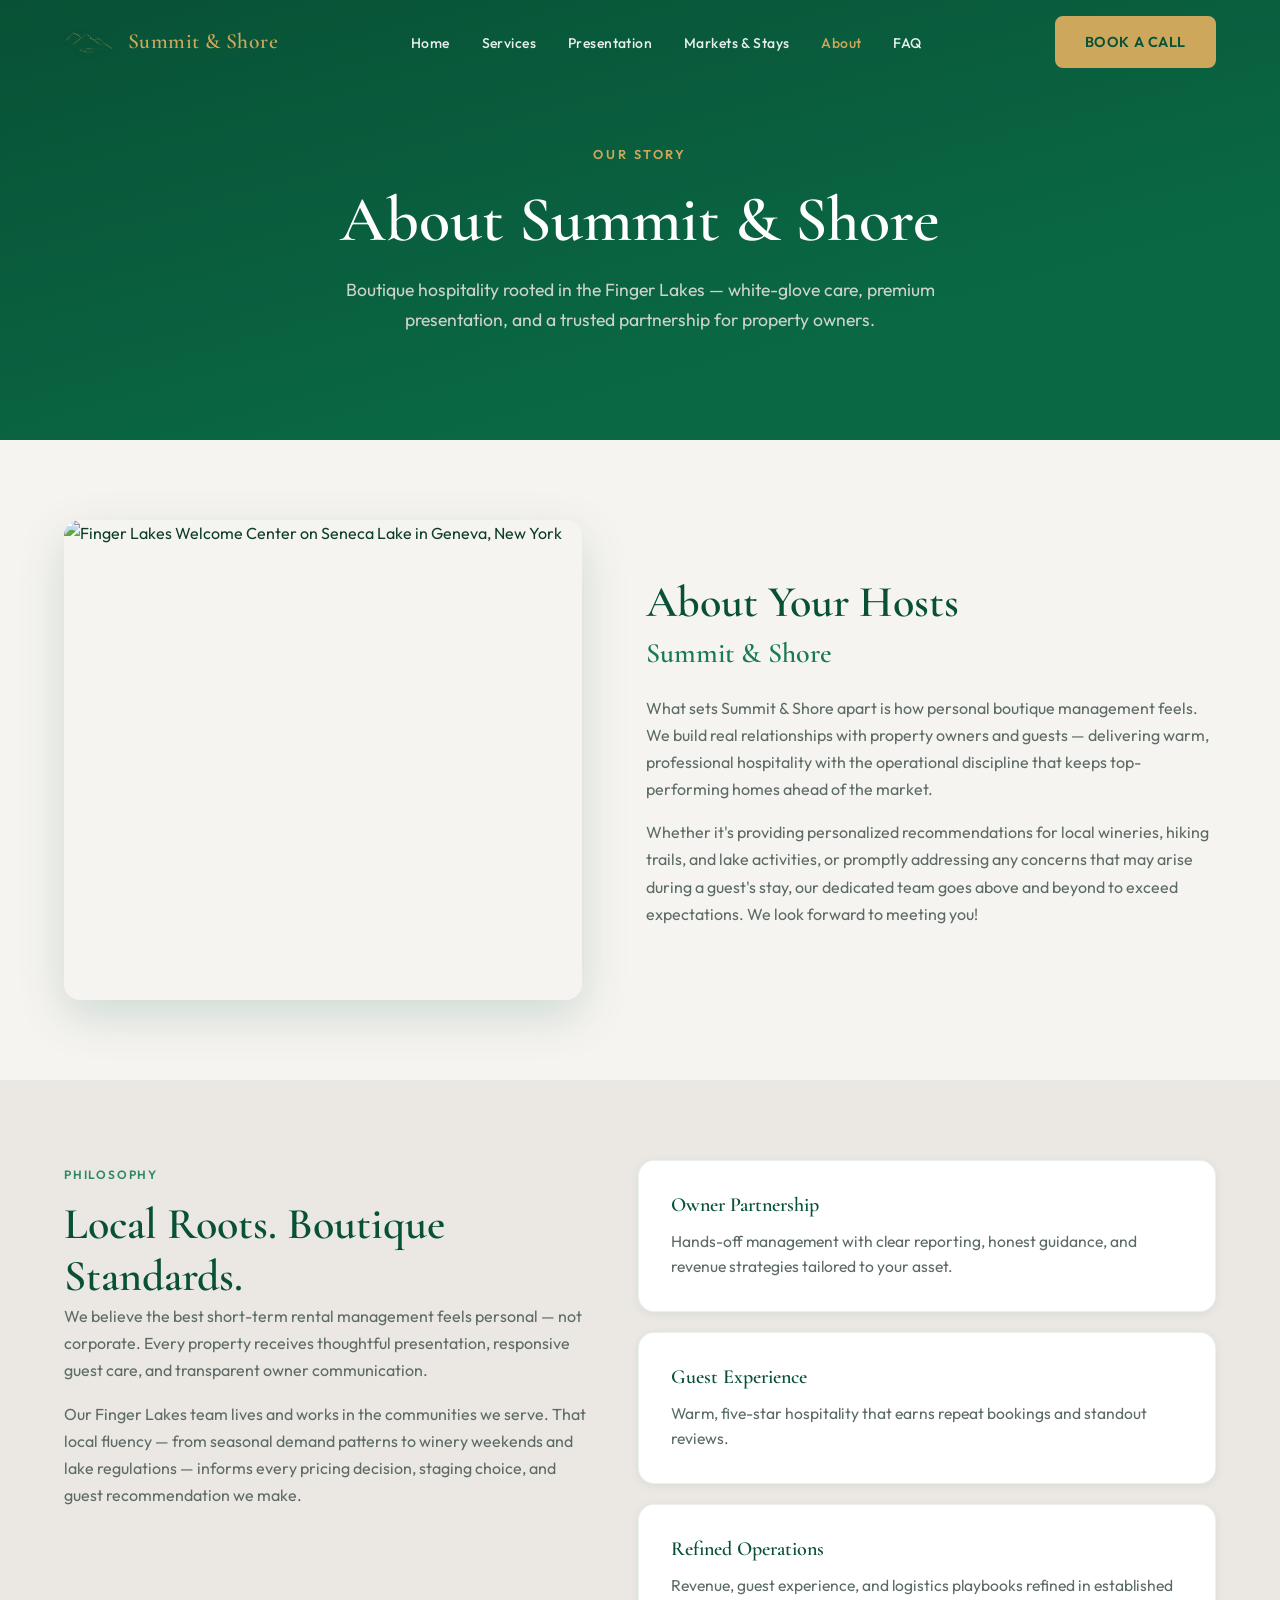
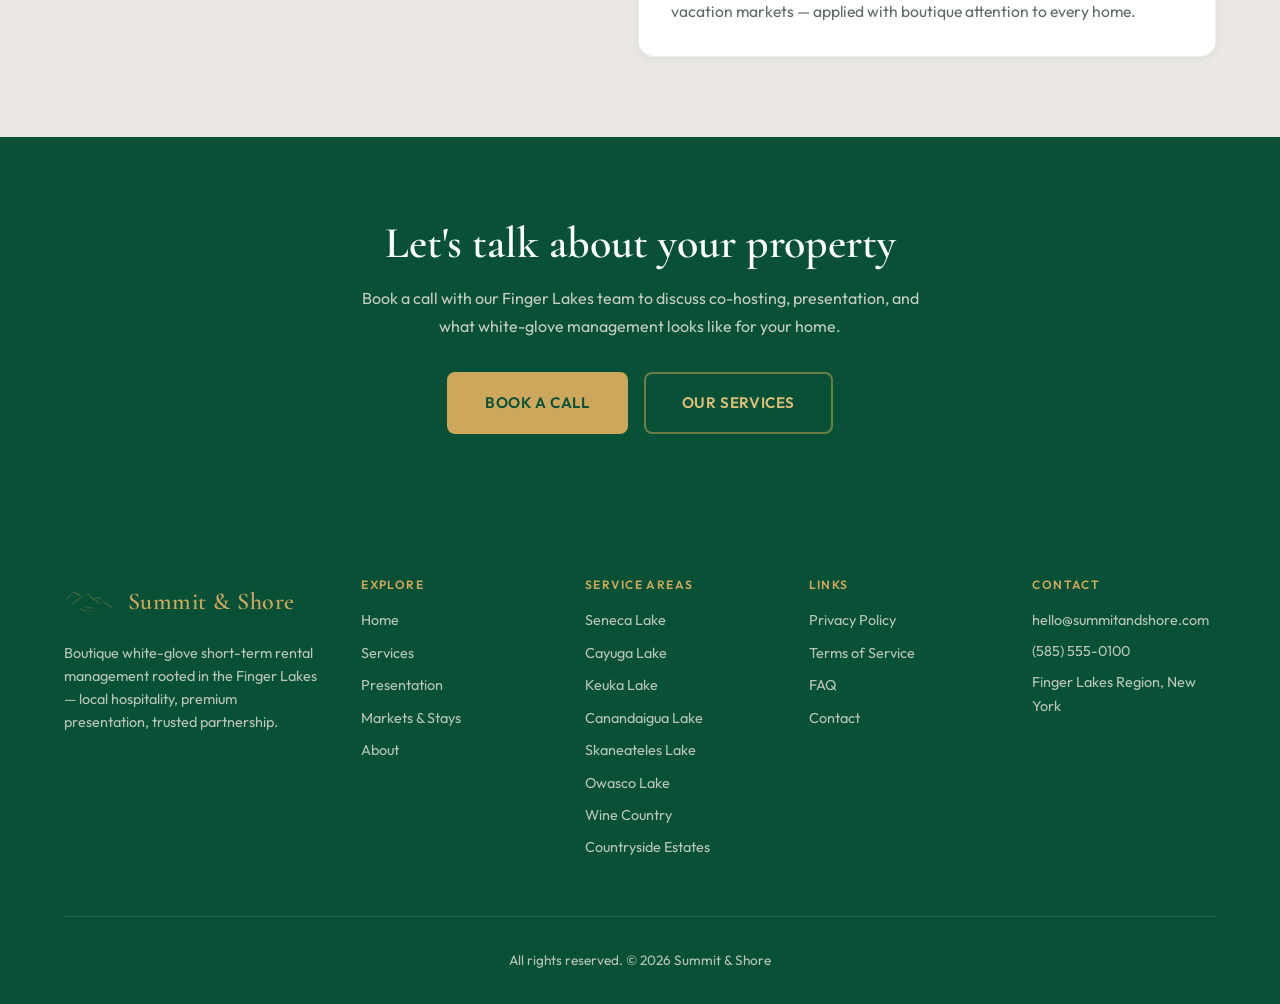
==== commit 50616bac: "added all requested changes from S&S owners" ====
--- a/about.html
+++ b/about.html
@@ -3,7 +3,7 @@
 <head>
   <meta charset="UTF-8">
   <meta name="viewport" content="width=device-width, initial-scale=1.0">
-  <meta name="description" content="Meet Summit & Shore — boutique Finger Lakes STR management blending institutional systems with local hospitality and care.">
+  <meta name="description" content="Meet Summit & Shore — boutique white-glove Finger Lakes hospitality for short-term rental owners who value local partnership and premium care.">
   <title>About | Summit & Shore</title>
   <link rel="preconnect" href="https://fonts.googleapis.com">
   <link rel="preconnect" href="https://fonts.gstatic.com" crossorigin>
@@ -15,7 +15,7 @@
     <nav class="nav container">
       <a href="index.html" class="logo">
         <span class="logo-icon-wrap" aria-hidden="true">
-          <img src="images/logo-header.png" alt="" class="logo-icon" height="44">
+          <img src="images/logo-header.png" alt="" class="logo-icon" width="52" height="44">
         </span>
         <span class="logo-text">Summit &amp; Shore</span>
       </a>
@@ -25,12 +25,12 @@
       <ul class="nav-links" id="navLinks">
         <li><a href="index.html">Home</a></li>
         <li><a href="services.html">Services</a></li>
+        <li><a href="presentation.html">Presentation</a></li>
         <li><a href="markets.html">Markets &amp; Stays</a></li>
         <li><a href="about.html" aria-current="page">About</a></li>
-        <li><a href="index.html#calculator">Property Revenue Evaluation</a></li>
         <li><a href="index.html#faq">FAQ</a></li>
       </ul>
-      <a href="index.html#contact" class="btn btn-primary nav-cta">Get Evaluation</a>
+      <a href="index.html#contact" class="btn btn-primary nav-cta">Book a Call</a>
     </nav>
   </header>
 
@@ -38,7 +38,7 @@
     <div class="container page-hero-inner">
       <p class="hero-eyebrow">Our Story</p>
       <h1>About Summit &amp; Shore</h1>
-      <p class="page-hero-subtitle">Boutique hospitality rooted in the Finger Lakes — backed by institutional-grade revenue and operations systems.</p>
+      <p class="page-hero-subtitle">Boutique hospitality rooted in the Finger Lakes — white-glove care, premium presentation, and a trusted partnership for property owners.</p>
     </div>
   </section>
 
@@ -51,7 +51,7 @@
         <div class="about-content">
           <h2>About Your Hosts</h2>
           <h3>Summit &amp; Shore</h3>
-          <p>What sets Summit &amp; Shore apart is our blend of institutional-grade systems and boutique, local care. We prioritize building meaningful relationships with property owners and guests — delivering warm, professional hospitality backed by proven revenue and operations systems.</p>
+          <p>What sets Summit &amp; Shore apart is how personal boutique management feels. We build real relationships with property owners and guests — delivering warm, professional hospitality with the operational discipline that keeps top-performing homes ahead of the market.</p>
           <p>Whether it's providing personalized recommendations for local wineries, hiking trails, and lake activities, or promptly addressing any concerns that may arise during a guest's stay, our dedicated team goes above and beyond to exceed expectations. We look forward to meeting you!</p>
         </div>
       </div>
@@ -77,21 +77,10 @@
             <p>Warm, five-star hospitality that earns repeat bookings and standout reviews.</p>
           </article>
           <article class="pillar-card">
-            <h3>Proven Systems</h3>
-            <p>Operating playbooks informed by a high-performing luxury portfolio — applied with boutique attention to detail.</p>
+            <h3>Refined Operations</h3>
+            <p>Revenue, guest experience, and logistics playbooks refined in established vacation markets — applied with boutique attention to every home.</p>
           </article>
         </div>
-      </div>
-    </div>
-  </section>
-
-  <section class="credibility section">
-    <div class="container">
-      <div class="credibility-callout">
-        <span class="section-label">Proven at Scale</span>
-        <h2>Nearly 80 Homes</h2>
-        <p class="credibility-quote">Our operating systems are informed by a high-performing luxury STR portfolio managing nearly 80 homes.</p>
-        <p class="credibility-subtext">You get the personalized attention of a local boutique manager, backed by the data, pricing algorithms, and logistics of a massive portfolio.</p>
       </div>
     </div>
   </section>
@@ -99,10 +88,10 @@
   <section class="page-cta section section-dark">
     <div class="container page-cta-inner">
       <h2>Let's talk about your property</h2>
-      <p>Book a call with our team or start with a free Property Revenue Evaluation.</p>
+      <p>Book a call with our Finger Lakes team to discuss co-hosting, presentation, and what white-glove management looks like for your home.</p>
       <div class="page-cta-actions">
         <a href="index.html#contact" class="btn btn-primary btn-lg">Book a Call</a>
-        <a href="index.html#calculator" class="btn btn-outline btn-lg">Get Evaluation</a>
+        <a href="services.html" class="btn btn-outline btn-lg">Our Services</a>
       </div>
     </div>
   </section>
@@ -112,16 +101,19 @@
       <div class="footer-grid">
         <div class="footer-brand">
           <a href="index.html" class="logo">
-            <img src="images/logo-icon.png" alt="" class="logo-icon" height="44">
+            <span class="logo-icon-wrap" aria-hidden="true">
+              <img src="images/logo-header.png" alt="" class="logo-icon" width="52" height="44">
+            </span>
             <span class="logo-text">Summit &amp; Shore</span>
           </a>
-          <p>Boutique short-term rental management combining local Finger Lakes expertise with elite, proven operational systems.</p>
+          <p>Boutique white-glove short-term rental management rooted in the Finger Lakes — local hospitality, premium presentation, trusted partnership.</p>
         </div>
         <div class="footer-links">
           <h4>Explore</h4>
           <ul>
             <li><a href="index.html">Home</a></li>
             <li><a href="services.html">Services</a></li>
+            <li><a href="presentation.html">Presentation</a></li>
             <li><a href="markets.html">Markets &amp; Stays</a></li>
             <li><a href="about.html">About</a></li>
           </ul>
@@ -146,7 +138,6 @@
             <li><a href="#">Terms of Service</a></li>
             <li><a href="index.html#faq">FAQ</a></li>
             <li><a href="index.html#contact">Contact</a></li>
-            <li><a href="index.html#calculator">Property Revenue Evaluation</a></li>
           </ul>
         </div>
         <div class="footer-contact">
--- a/styles.css
+++ b/styles.css
@@ -250,9 +250,15 @@
 .logo-icon {
   height: 44px;
   width: auto;
-  max-width: 98px;
+  max-width: 52px;
   object-fit: contain;
+  object-position: left center;
   display: block;
+}
+
+/* Internal tools — preserved in markup, hidden from public UX */
+.internal-only {
+  display: none !important;
 }
 
 .logo-mark {
@@ -1635,9 +1641,26 @@
   .about-grid,
   .contact-grid,
   .revenue-standalone-grid,
-  .philosophy-grid {
+  .philosophy-grid,
+  .service-pillar,
+  .presentation-editorial,
+  .presentation-editorial--flip {
     grid-template-columns: 1fr;
     gap: 2.5rem;
+  }
+
+  .service-pillar--reverse .service-pillar-image,
+  .presentation-editorial--flip .presentation-editorial-visual {
+    order: 0;
+  }
+
+  .services-philosophy-cards {
+    grid-template-columns: 1fr;
+  }
+
+  .service-pillar-image img,
+  .presentation-editorial-visual img {
+    height: 320px;
   }
 
   .pillars-grid,
@@ -2141,3 +2164,255 @@
   margin-bottom: 1rem;
 }
 
+/* Services page — co-hosting pillars */
+.services-hero-lead {
+  font-family: var(--font-display);
+  font-size: clamp(1.35rem, 3vw, 1.75rem);
+  font-style: italic;
+  color: rgba(232, 228, 220, 0.92);
+  line-height: 1.5;
+  margin-bottom: 2rem;
+}
+
+.service-pillar {
+  display: grid;
+  grid-template-columns: 1fr 1fr;
+  gap: 4rem;
+  align-items: center;
+  margin-bottom: 4rem;
+}
+
+.service-pillar:last-child {
+  margin-bottom: 0;
+}
+
+.service-pillar--reverse .service-pillar-image {
+  order: -1;
+}
+
+.service-pillar-content h2 {
+  margin-bottom: 1rem;
+}
+
+.service-pillar-content > p {
+  color: var(--color-text-muted);
+  margin-bottom: 1rem;
+}
+
+.service-pillar-list {
+  margin: 1.25rem 0 0;
+}
+
+.service-pillar-list li {
+  position: relative;
+  padding-left: 1.5rem;
+  margin-bottom: 0.5rem;
+  color: var(--color-text-muted);
+  font-size: 0.98rem;
+}
+
+.service-pillar-list li::before {
+  content: '';
+  position: absolute;
+  left: 0;
+  top: 0.55em;
+  width: 7px;
+  height: 7px;
+  background: var(--color-lake);
+  border-radius: 50%;
+}
+
+.service-pillar-image {
+  border-radius: var(--radius-lg);
+  overflow: hidden;
+  box-shadow: var(--shadow-lg);
+}
+
+.service-pillar-image img {
+  width: 100%;
+  height: 420px;
+  object-fit: cover;
+}
+
+.services-philosophy {
+  text-align: center;
+  max-width: 780px;
+  margin: 0 auto;
+}
+
+.services-philosophy h2 {
+  margin-bottom: 1.25rem;
+}
+
+.services-philosophy > p {
+  color: var(--color-text-muted);
+  font-size: 1.1rem;
+  line-height: 1.8;
+}
+
+.services-philosophy-cards {
+  display: grid;
+  grid-template-columns: repeat(3, 1fr);
+  gap: 1.5rem;
+  margin-top: 3rem;
+  text-align: left;
+}
+
+.intro-emphasis {
+  font-family: var(--font-display);
+  font-size: 1.35rem;
+  font-style: italic;
+  color: var(--color-deep);
+  line-height: 1.55;
+  margin: 1.25rem 0 1rem;
+  padding-left: 1.25rem;
+  border-left: 3px solid var(--color-gold);
+}
+
+/* Presentation page — editorial */
+.presentation-hero {
+  min-height: 72vh;
+  display: flex;
+  align-items: flex-end;
+  position: relative;
+  overflow: hidden;
+  padding: 9rem 0 4rem;
+  background: var(--color-deep);
+}
+
+.presentation-hero-bg {
+  position: absolute;
+  inset: 0;
+}
+
+.presentation-hero-bg img {
+  width: 100%;
+  height: 100%;
+  object-fit: cover;
+  opacity: 0.55;
+}
+
+.presentation-hero-overlay {
+  position: absolute;
+  inset: 0;
+  background: linear-gradient(
+    to top,
+    rgba(var(--rgb-green), 0.95) 0%,
+    rgba(var(--rgb-green), 0.4) 55%,
+    rgba(var(--rgb-green), 0.25) 100%
+  );
+}
+
+.presentation-hero-content {
+  position: relative;
+  z-index: 1;
+  max-width: 720px;
+}
+
+.presentation-hero-content h1 {
+  color: var(--color-white);
+  margin-bottom: 1rem;
+}
+
+.presentation-hero-content p {
+  color: rgba(232, 228, 220, 0.88);
+  font-size: 1.15rem;
+  line-height: 1.75;
+}
+
+.presentation-lead {
+  max-width: 680px;
+  margin: 0 auto 4rem;
+  text-align: center;
+}
+
+.presentation-lead h2 {
+  margin-bottom: 1rem;
+}
+
+.presentation-lead p {
+  color: var(--color-text-muted);
+  font-size: 1.1rem;
+  line-height: 1.8;
+}
+
+.presentation-editorial {
+  display: grid;
+  grid-template-columns: 1.15fr 0.85fr;
+  gap: 4rem;
+  align-items: start;
+  margin-bottom: 4rem;
+}
+
+.presentation-editorial:last-of-type {
+  margin-bottom: 0;
+}
+
+.presentation-editorial--flip {
+  grid-template-columns: 0.85fr 1.15fr;
+}
+
+.presentation-editorial--flip .presentation-editorial-visual {
+  order: -1;
+}
+
+.presentation-editorial-copy h3 {
+  font-size: clamp(1.5rem, 3vw, 2rem);
+  margin-bottom: 1rem;
+}
+
+.presentation-editorial-copy p {
+  color: var(--color-text-muted);
+  margin-bottom: 1rem;
+  font-size: 1.05rem;
+  line-height: 1.75;
+}
+
+.presentation-editorial-visual {
+  border-radius: var(--radius-lg);
+  overflow: hidden;
+  box-shadow: var(--shadow-lg);
+}
+
+.presentation-editorial-visual img {
+  width: 100%;
+  height: 480px;
+  object-fit: cover;
+}
+
+.presentation-placeholder {
+  background: var(--color-white);
+  border: 1px dashed rgba(var(--rgb-green), 0.2);
+  border-radius: var(--radius-lg);
+  padding: 2.5rem;
+  text-align: center;
+  margin-top: 3rem;
+}
+
+.presentation-placeholder p {
+  color: var(--color-text-muted);
+  font-size: 0.95rem;
+  max-width: 520px;
+  margin: 0 auto;
+  line-height: 1.7;
+}
+
+.presentation-cta-band {
+  background: var(--color-deep);
+  color: var(--color-sand);
+  text-align: center;
+  padding: 5rem 0;
+}
+
+.presentation-cta-band h2 {
+  color: var(--color-white);
+  margin-bottom: 1rem;
+}
+
+.presentation-cta-band p {
+  color: rgba(232, 228, 220, 0.85);
+  max-width: 560px;
+  margin: 0 auto 2rem;
+  line-height: 1.75;
+}
+
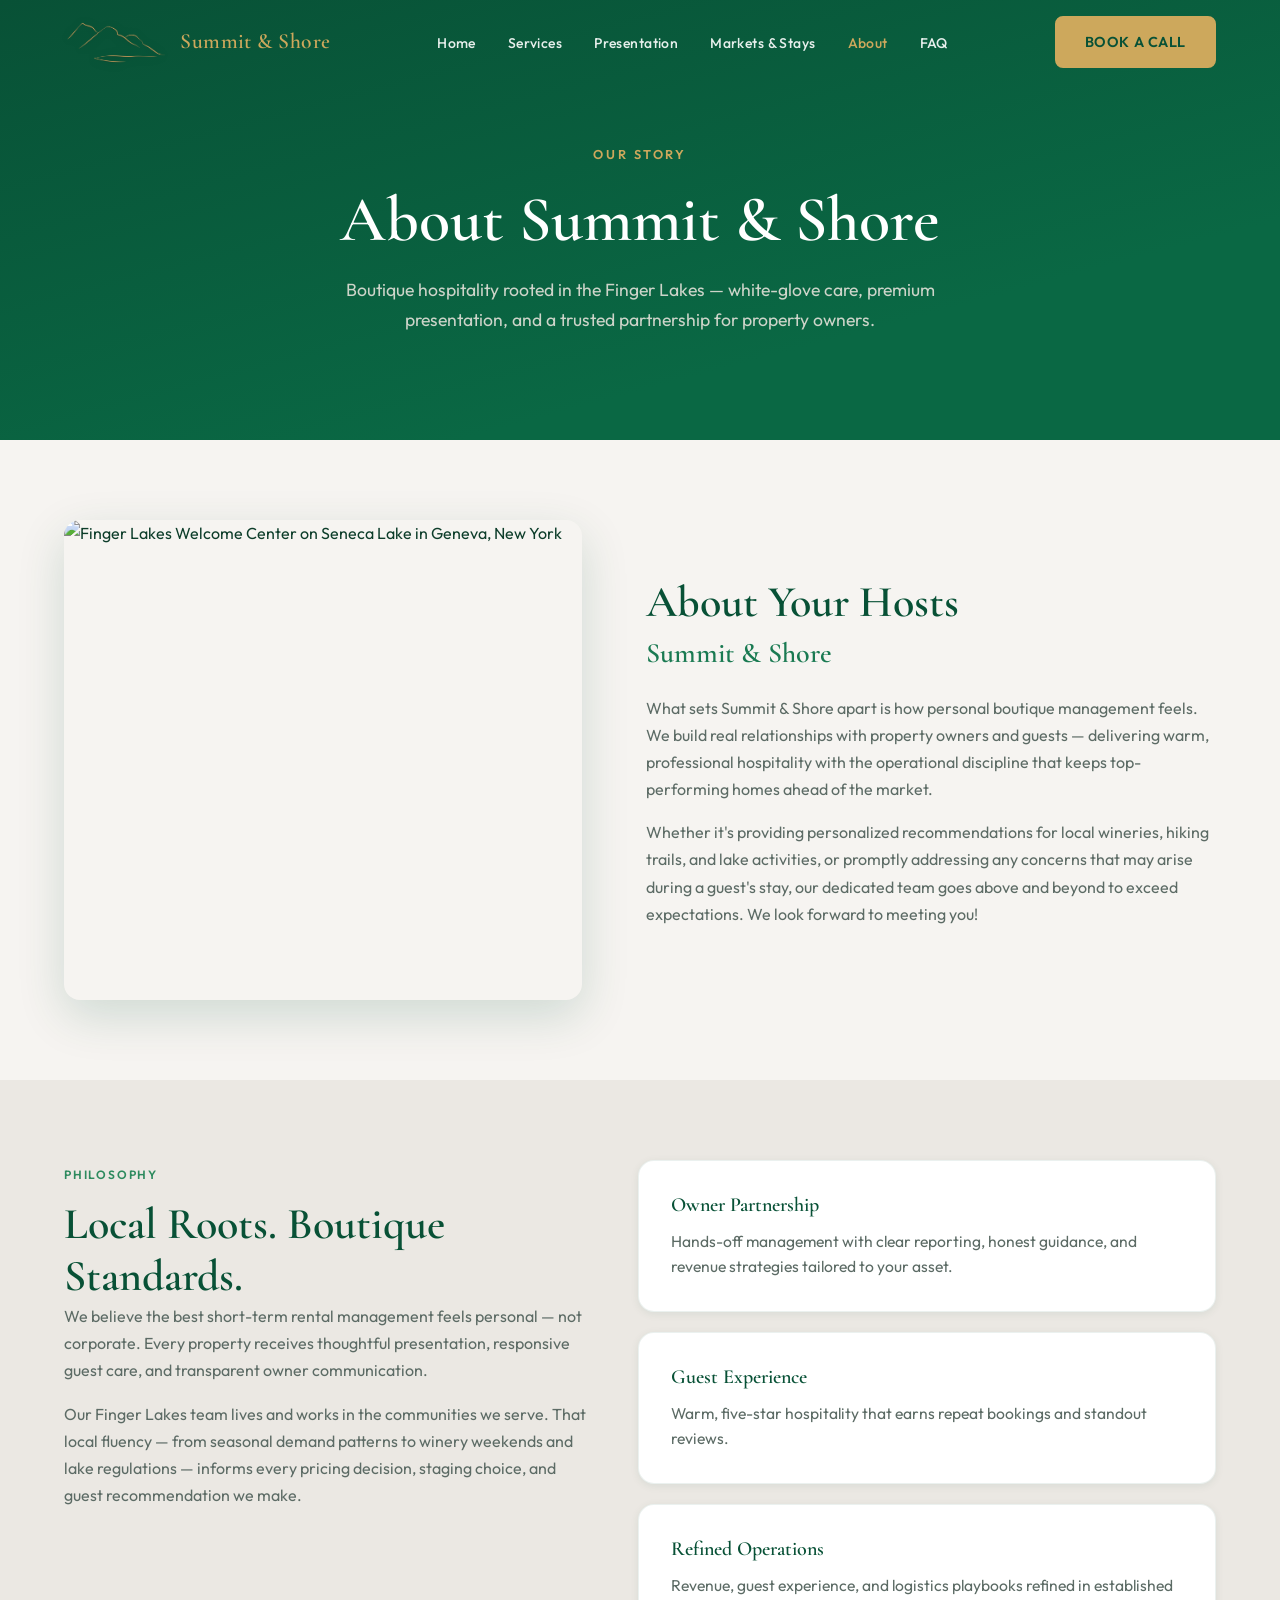
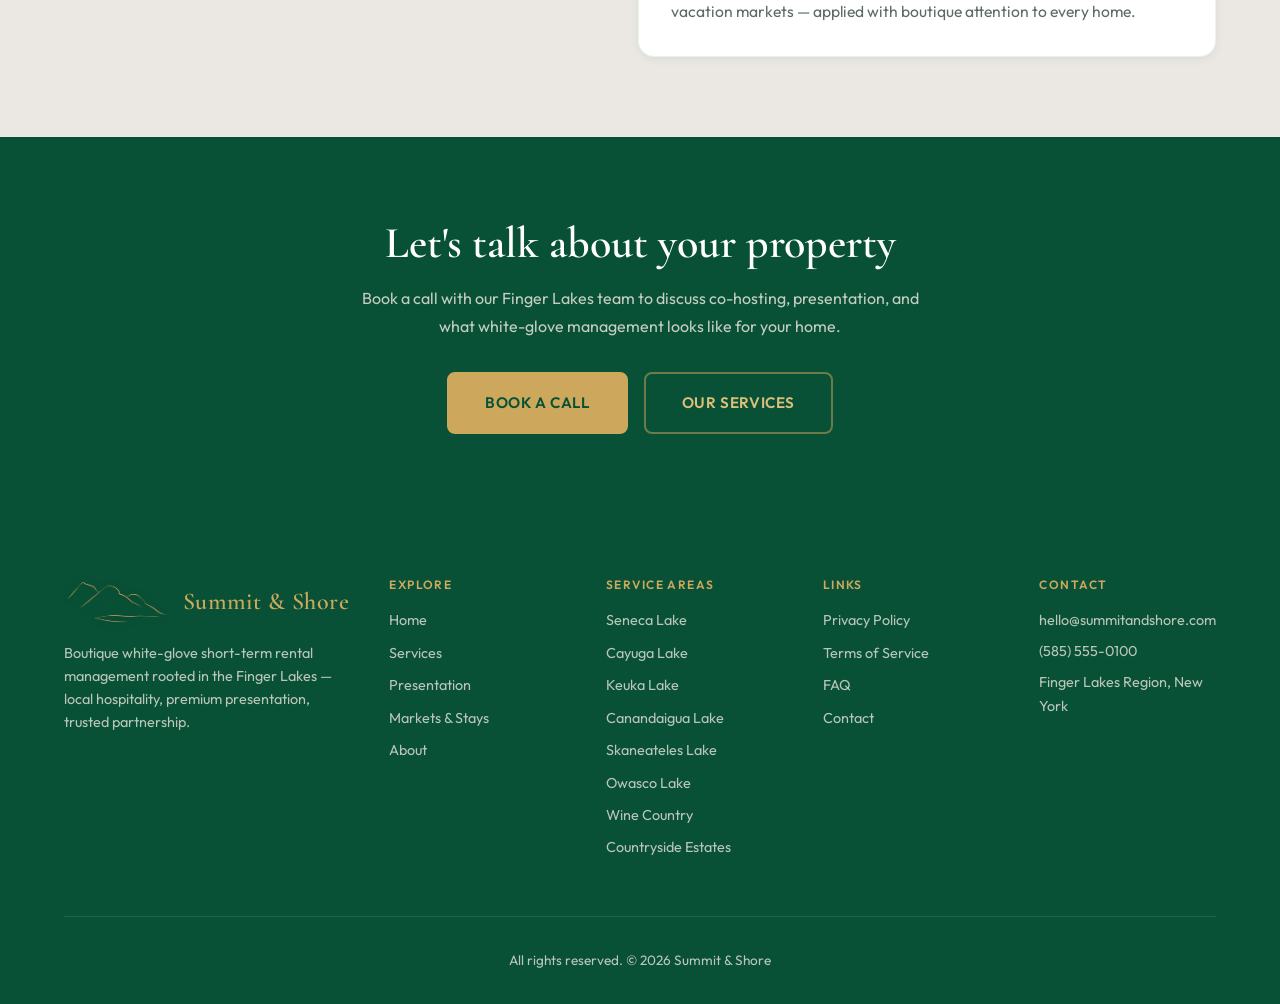
==== commit 7ff92540: "logo size change" ====
--- a/about.html
+++ b/about.html
@@ -15,7 +15,7 @@
     <nav class="nav container">
       <a href="index.html" class="logo">
         <span class="logo-icon-wrap" aria-hidden="true">
-          <img src="images/logo-header.png" alt="" class="logo-icon" width="52" height="44">
+          <img src="images/logo-header.png" alt="" class="logo-icon" height="47">
         </span>
         <span class="logo-text">Summit &amp; Shore</span>
       </a>
@@ -102,7 +102,7 @@
         <div class="footer-brand">
           <a href="index.html" class="logo">
             <span class="logo-icon-wrap" aria-hidden="true">
-              <img src="images/logo-header.png" alt="" class="logo-icon" width="52" height="44">
+              <img src="images/logo-header.png" alt="" class="logo-icon" height="47">
             </span>
             <span class="logo-text">Summit &amp; Shore</span>
           </a>
--- a/styles.css
+++ b/styles.css
@@ -248,9 +248,9 @@
 }
 
 .logo-icon {
-  height: 44px;
+  height: 47px;
   width: auto;
-  max-width: 52px;
+  max-width: none;
   object-fit: contain;
   object-position: left center;
   display: block;
@@ -1738,8 +1738,11 @@
   }
 
   .logo-icon {
-    height: 38px;
-    max-width: 84px;
+    height: 41px;
+  }
+
+  .footer-brand .logo-icon {
+    height: 40px;
   }
 
   .logo-text {
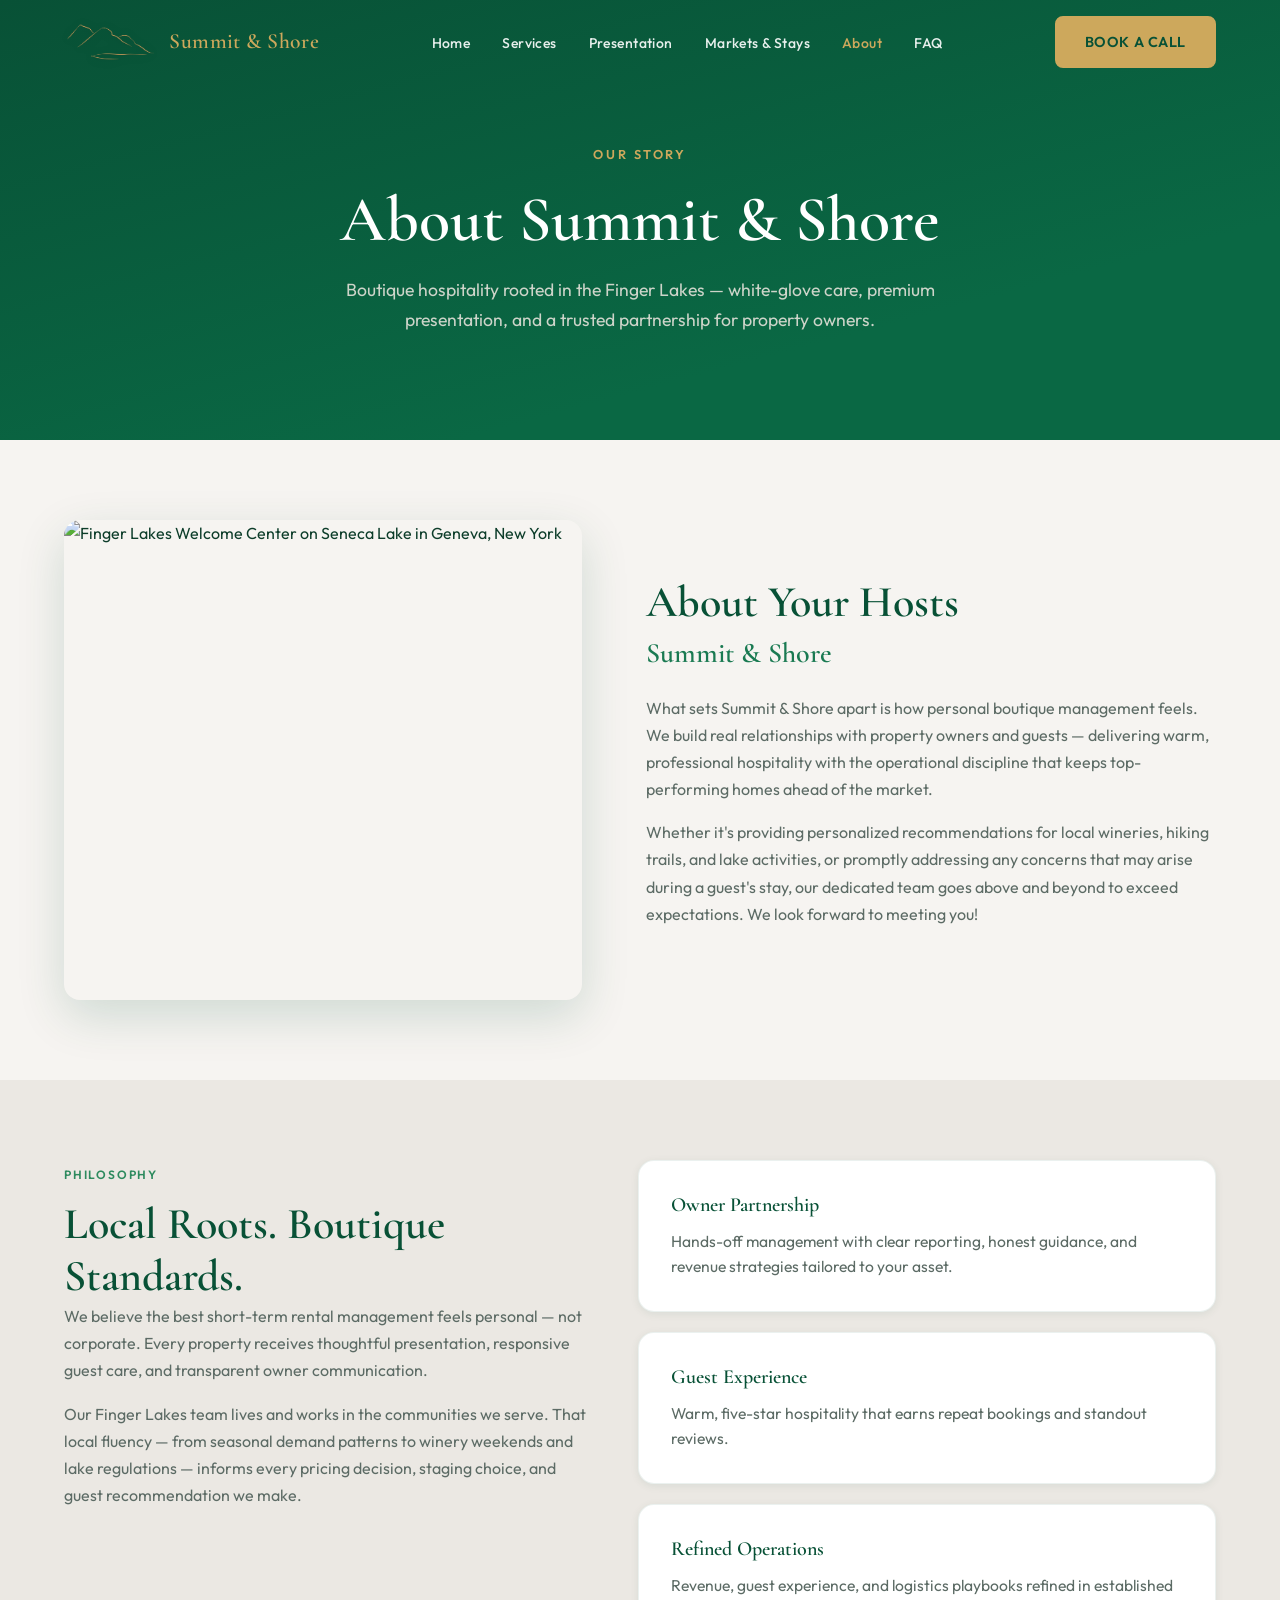
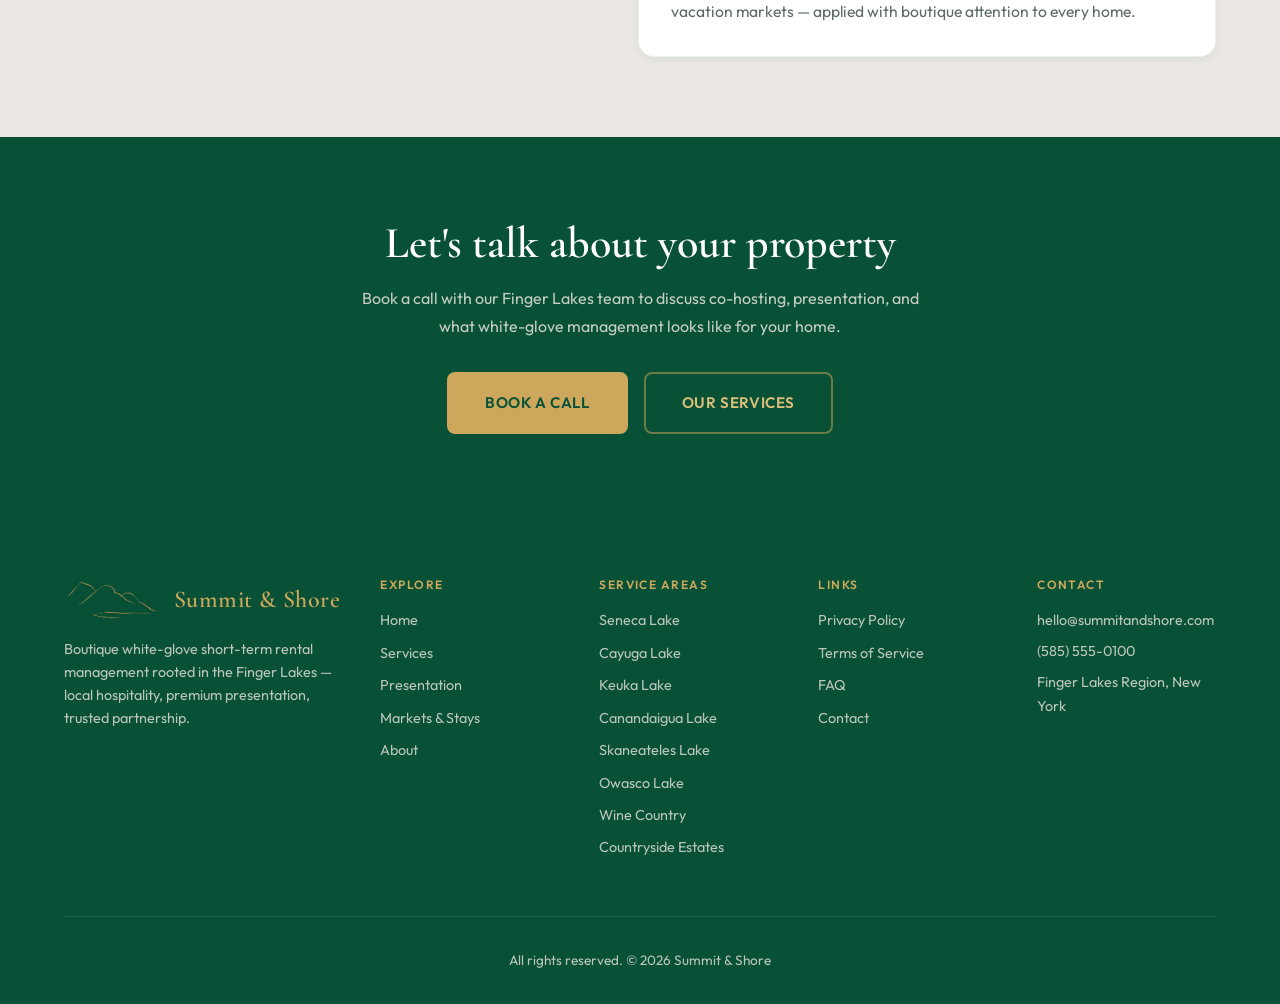
==== commit c2c9e9f1: "logo size change 2" ====
--- a/about.html
+++ b/about.html
@@ -15,7 +15,7 @@
     <nav class="nav container">
       <a href="index.html" class="logo">
         <span class="logo-icon-wrap" aria-hidden="true">
-          <img src="images/logo-header.png" alt="" class="logo-icon" height="47">
+          <img src="images/logo-header.png" alt="" class="logo-icon" height="42">
         </span>
         <span class="logo-text">Summit &amp; Shore</span>
       </a>
@@ -102,7 +102,7 @@
         <div class="footer-brand">
           <a href="index.html" class="logo">
             <span class="logo-icon-wrap" aria-hidden="true">
-              <img src="images/logo-header.png" alt="" class="logo-icon" height="47">
+              <img src="images/logo-header.png" alt="" class="logo-icon" height="42">
             </span>
             <span class="logo-text">Summit &amp; Shore</span>
           </a>
--- a/styles.css
+++ b/styles.css
@@ -248,7 +248,7 @@
 }
 
 .logo-icon {
-  height: 47px;
+  height: 42px;
   width: auto;
   max-width: none;
   object-fit: contain;
@@ -1572,7 +1572,7 @@
 }
 
 .footer-brand .logo-icon {
-  height: 48px;
+  height: 44px;
   filter: none;
 }
 
@@ -1738,11 +1738,11 @@
   }
 
   .logo-icon {
-    height: 41px;
+    height: 38px;
   }
 
   .footer-brand .logo-icon {
-    height: 40px;
+    height: 36px;
   }
 
   .logo-text {
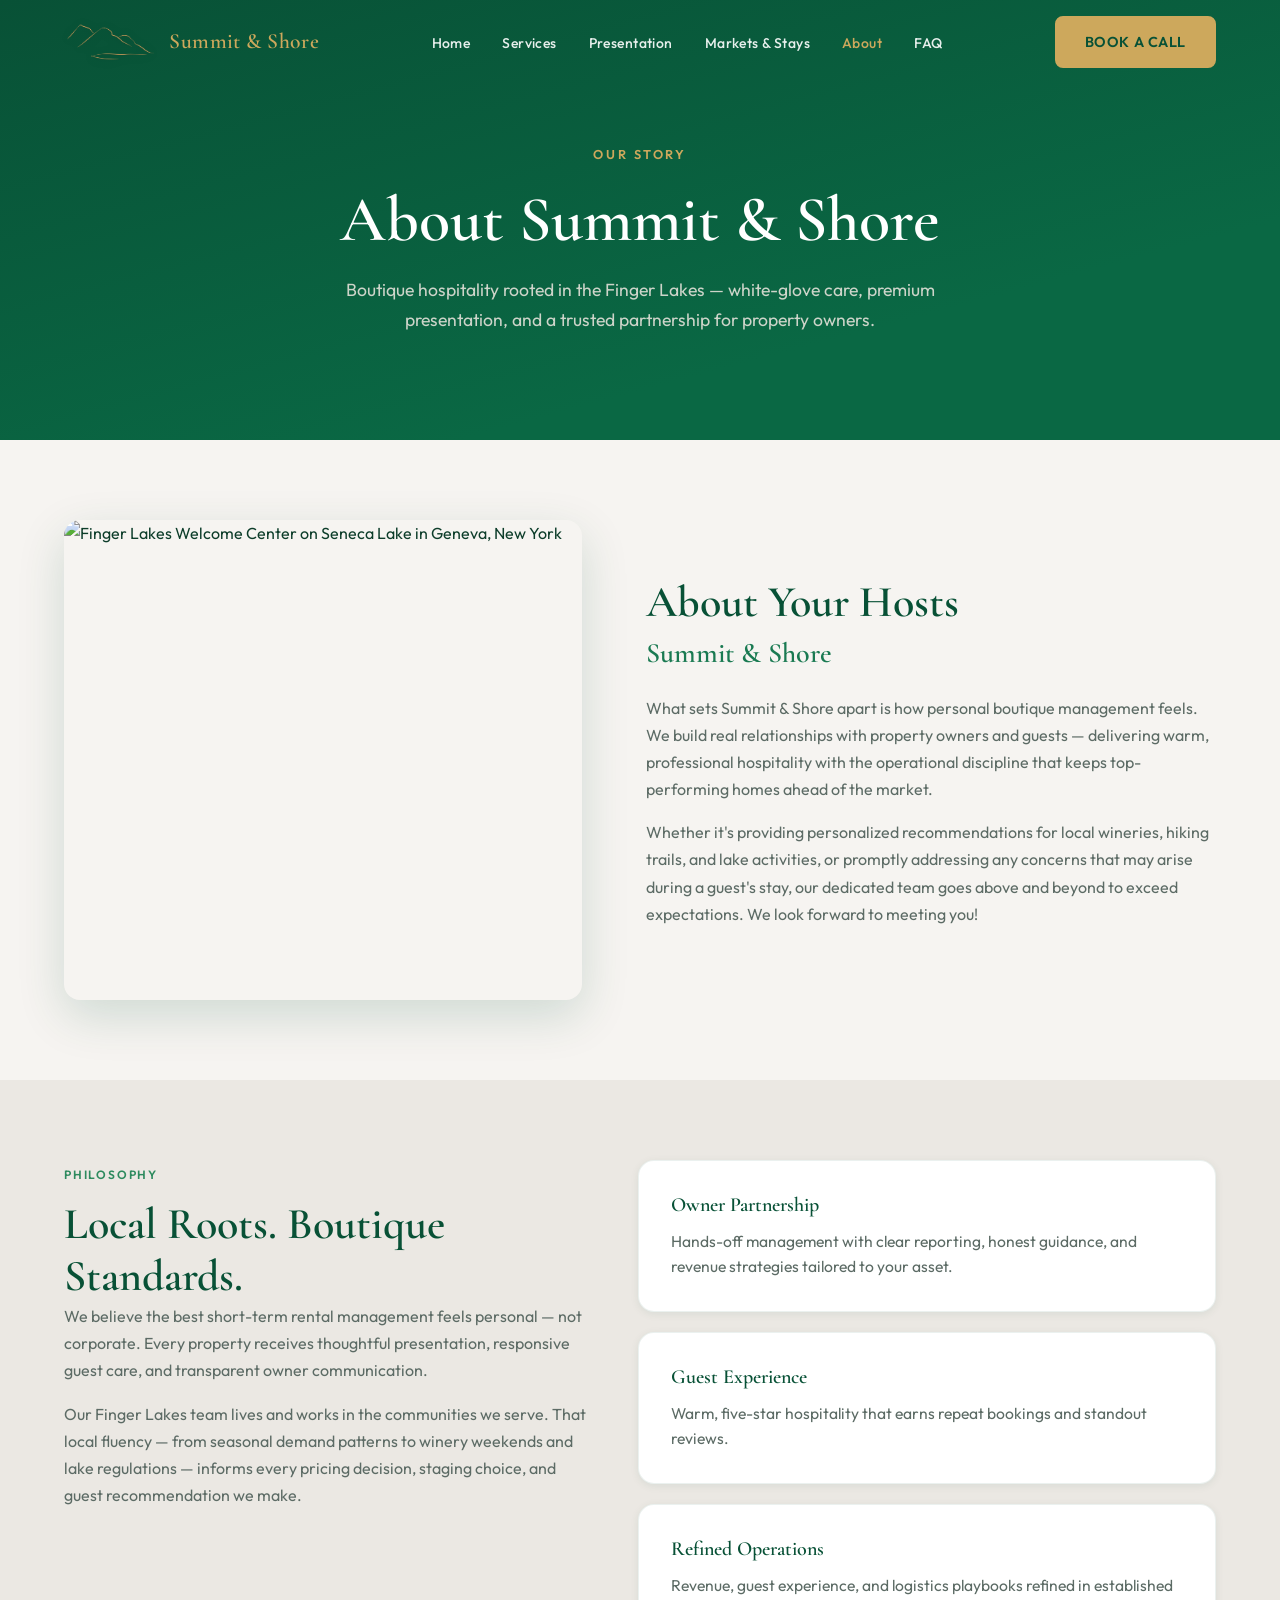
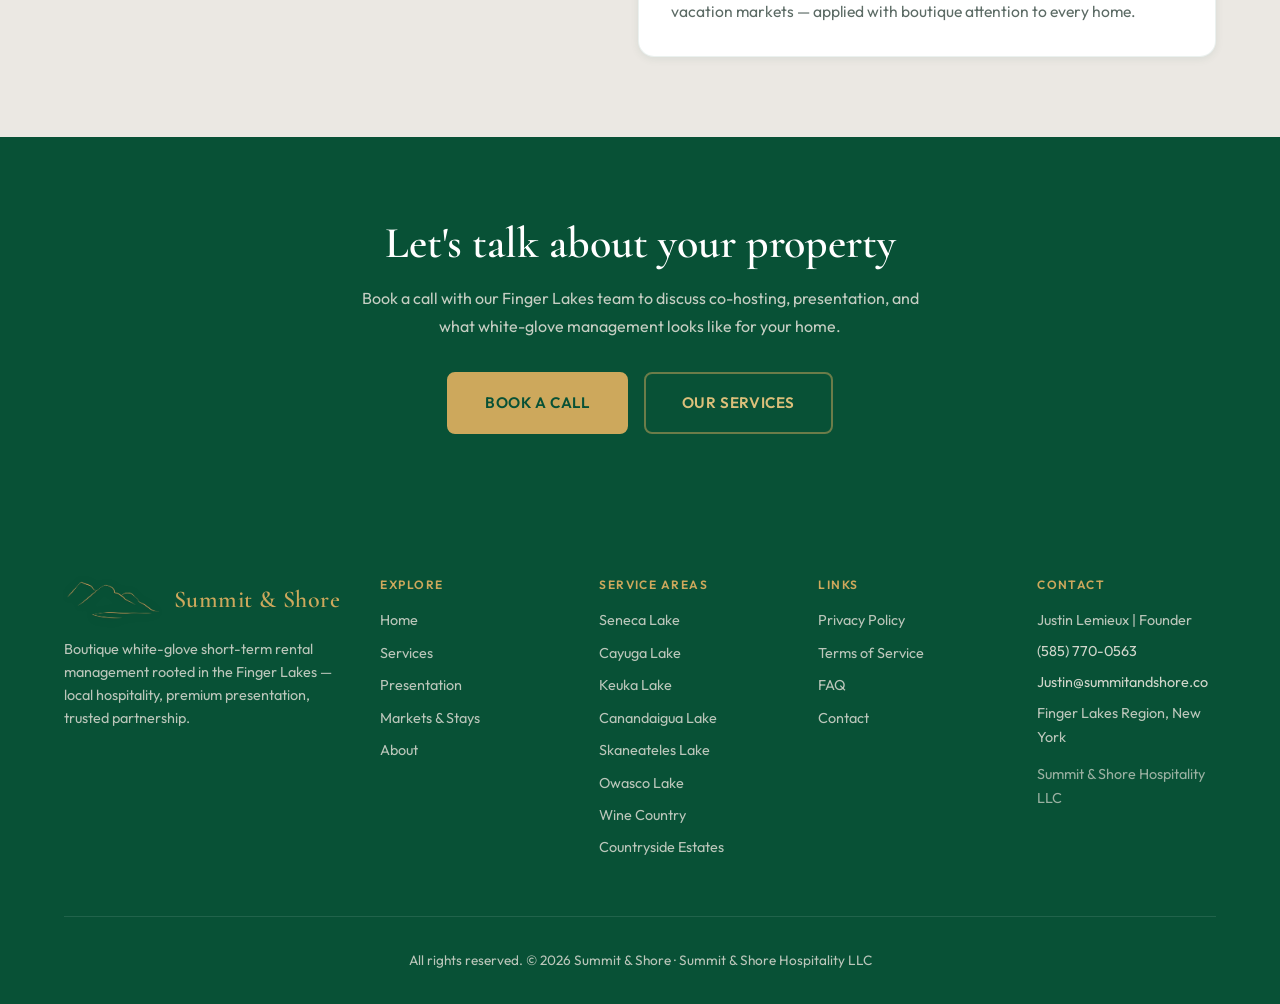
==== commit db5f55e0: "contact changes" ====
--- a/about.html
+++ b/about.html
@@ -142,13 +142,15 @@
         </div>
         <div class="footer-contact">
           <h4>Contact</h4>
-          <p>hello@summitandshore.com</p>
-          <p>(585) 555-0100</p>
+          <p>Justin Lemieux | Founder</p>
+          <p><a href="tel:+15857700563">(585) 770-0563</a></p>
+          <p><a href="mailto:Justin@summitandshore.co">Justin@summitandshore.co</a></p>
           <p>Finger Lakes Region, New York</p>
+          <p class="footer-legal-name">Summit &amp; Shore Hospitality LLC</p>
         </div>
       </div>
       <div class="footer-bottom">
-        <p>All rights reserved. © 2026 Summit & Shore</p>
+        <p>All rights reserved. © 2026 Summit &amp; Shore · Summit &amp; Shore Hospitality LLC</p>
       </div>
     </div>
   </footer>
--- a/styles.css
+++ b/styles.css
@@ -1609,6 +1609,20 @@
 .footer-contact p {
   font-size: 0.9rem;
   margin-bottom: 0.4rem;
+}
+
+.footer-contact a {
+  color: rgba(232, 228, 220, 0.9);
+}
+
+.footer-contact a:hover {
+  color: var(--color-gold);
+}
+
+.footer-legal-name {
+  margin-top: 0.75rem;
+  font-size: 0.8rem;
+  color: rgba(232, 228, 220, 0.65);
 }
 
 .footer-bottom {
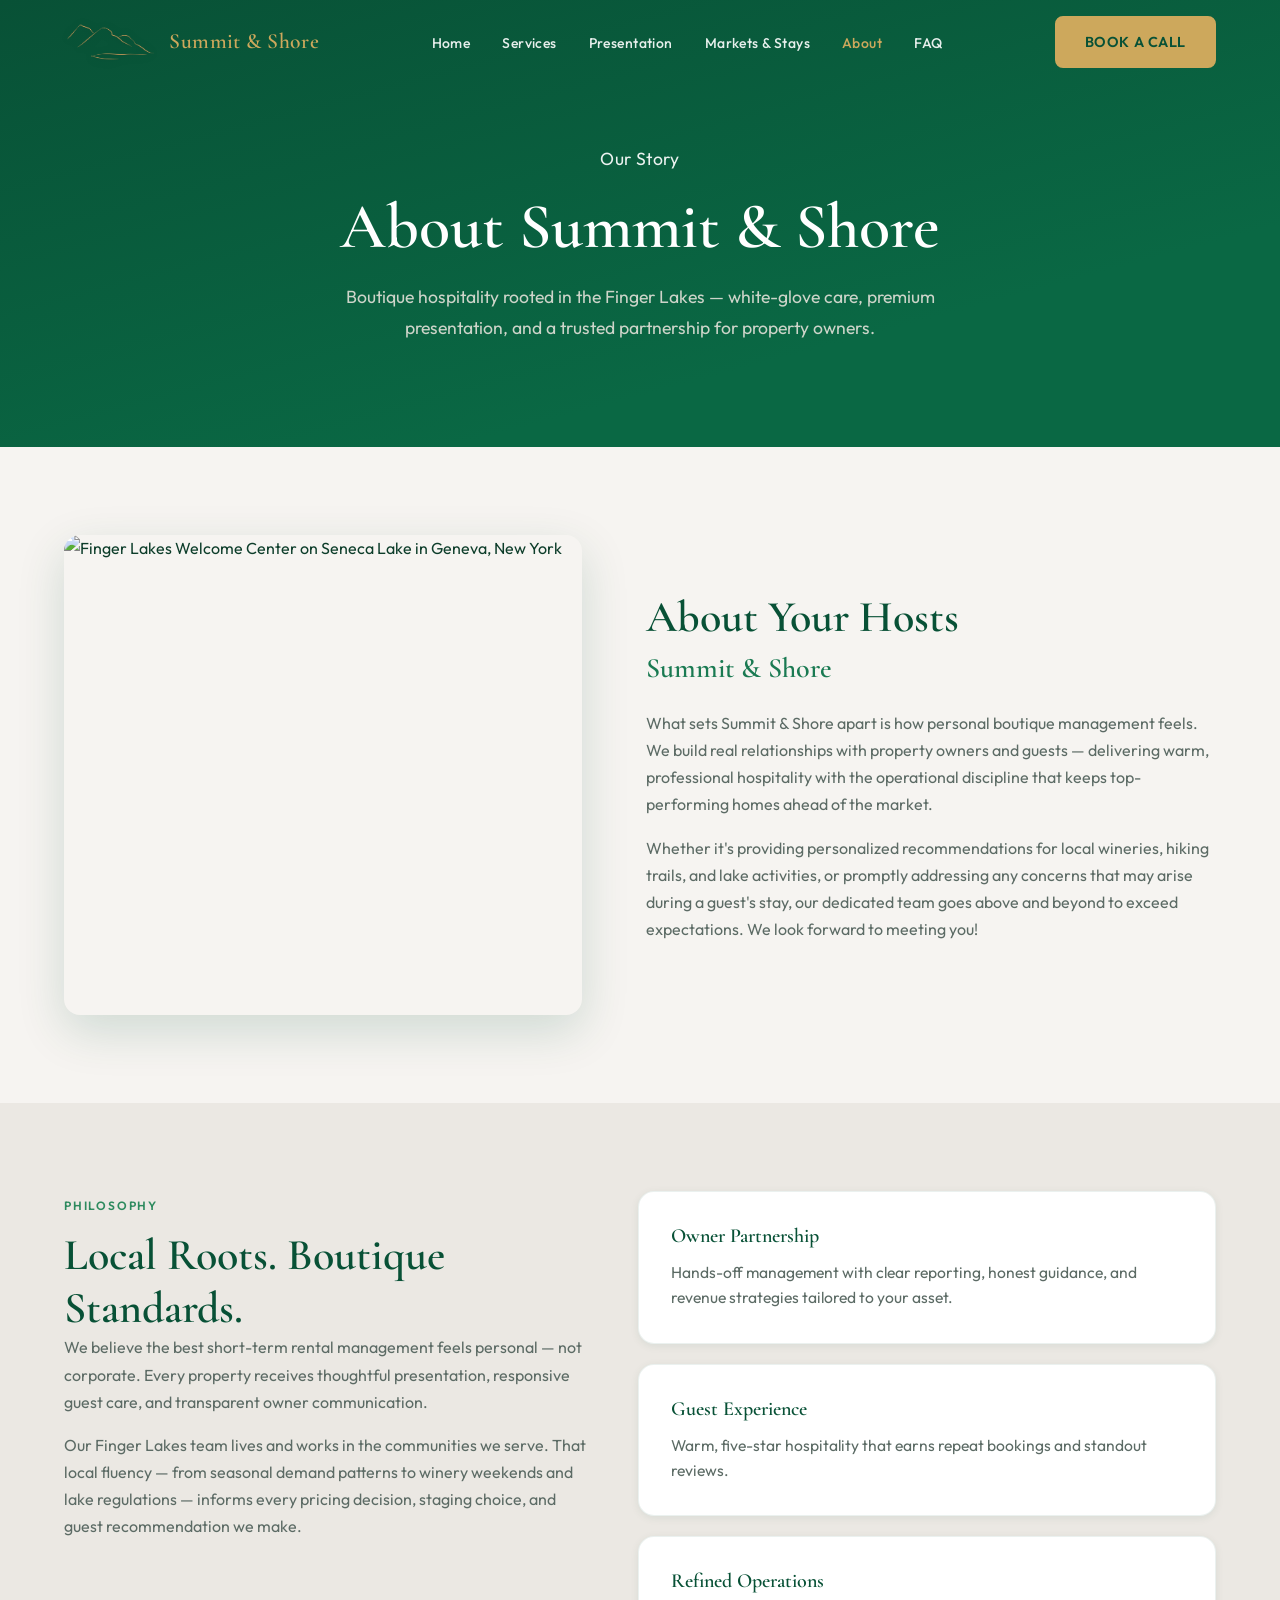
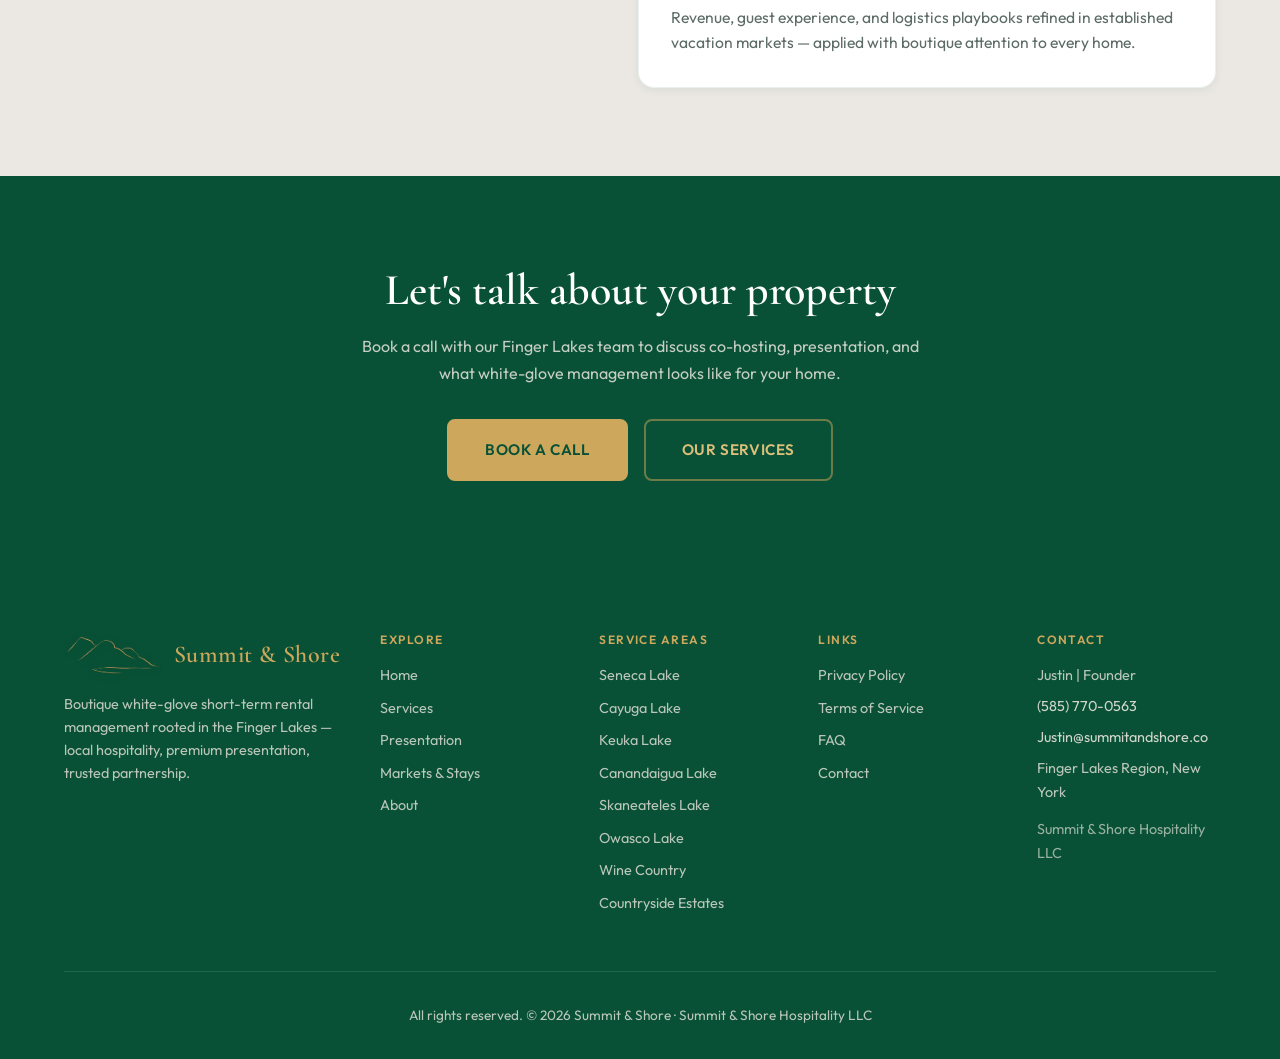
==== commit cdb7ca3e: "final changes with owner" ====
--- a/about.html
+++ b/about.html
@@ -142,7 +142,7 @@
         </div>
         <div class="footer-contact">
           <h4>Contact</h4>
-          <p>Justin Lemieux | Founder</p>
+          <p>Justin | Founder</p>
           <p><a href="tel:+15857700563">(585) 770-0563</a></p>
           <p><a href="mailto:Justin@summitandshore.co">Justin@summitandshore.co</a></p>
           <p>Finger Lakes Region, New York</p>
--- a/styles.css
+++ b/styles.css
@@ -52,6 +52,15 @@
 
 html {
   scroll-behavior: smooth;
+}
+
+#home,
+#cohosting,
+#advantage,
+#staging,
+#faq,
+#contact {
+  scroll-margin-top: 5.75rem;
 }
 
 body {
@@ -98,7 +107,7 @@
 h3 { font-size: clamp(1.35rem, 2.5vw, 1.75rem); }
 
 .section {
-  padding: 5rem 0;
+  padding: 5.5rem 0;
 }
 
 .section-dark {
@@ -132,7 +141,13 @@
 
 .section-header {
   max-width: 720px;
-  margin-bottom: 3rem;
+  margin-bottom: 3.5rem;
+}
+
+.owner-services .section-header p {
+  max-width: 58ch;
+  margin-left: auto;
+  margin-right: auto;
 }
 
 .section-header.centered {
@@ -428,21 +443,35 @@
   position: relative;
   z-index: 1;
   text-align: center;
-  padding: 8rem 1.5rem 6rem;
+  padding: 9rem 1.5rem 7rem;
   max-width: 900px;
 }
 
 .hero-eyebrow {
-  font-size: 0.8rem;
-  font-weight: 600;
-  letter-spacing: 0.2em;
-  text-transform: uppercase;
+  font-size: clamp(0.95rem, 2vw, 1.1rem);
+  font-weight: 400;
+  letter-spacing: 0.02em;
+  text-transform: none;
+  line-height: 1.65;
   margin-bottom: 1.5rem;
+  max-width: 40rem;
+  margin-left: auto;
+  margin-right: auto;
+  color: rgba(255, 255, 255, 0.92);
 }
 
 .hero h1 {
   color: var(--color-white);
   margin-bottom: 1.5rem;
+}
+
+.hero h1:has(+ .hero-eyebrow) {
+  margin-bottom: 0;
+}
+
+.hero h1 + .hero-eyebrow {
+  margin-top: 2.75rem;
+  margin-bottom: 1.25rem;
 }
 
 .hero-subtitle {
@@ -455,30 +484,10 @@
 
 .hero-actions {
   display: flex;
-  gap: 1rem;
+  gap: 1.25rem;
   justify-content: center;
   flex-wrap: wrap;
-}
-
-.hero-scroll {
-  position: absolute;
-  bottom: 2rem;
-  left: 50%;
-  transform: translateX(-50%);
-  display: flex;
-  flex-direction: column;
-  align-items: center;
-  gap: 0.5rem;
-  color: rgba(255, 255, 255, 0.6);
-  font-size: 0.75rem;
-  letter-spacing: 0.1em;
-  text-transform: uppercase;
-  animation: bounce 2s infinite;
-}
-
-@keyframes bounce {
-  0%, 100% { transform: translateX(-50%) translateY(0); }
-  50% { transform: translateX(-50%) translateY(8px); }
+  margin-top: 0.25rem;
 }
 
 /* Intro */
@@ -498,12 +507,40 @@
   margin-bottom: 1rem;
 }
 
-.intro-detail {
-  font-size: 0.95rem;
-}
-
-.intro-content .btn {
-  margin-top: 1.5rem;
+.intro-quote {
+  font-family: var(--font-display);
+  font-size: clamp(1.2rem, 2.5vw, 1.45rem);
+  font-style: italic;
+  color: var(--color-deep);
+  line-height: 1.5;
+  margin: 1.25rem 0 1.5rem;
+  padding-left: 1.25rem;
+  border-left: 3px solid var(--color-gold);
+  max-width: 38ch;
+}
+
+.intro-lead {
+  font-size: 1.05rem;
+  line-height: 1.75;
+  max-width: 52ch;
+}
+
+.intro-secondary {
+  font-size: 0.98rem;
+  line-height: 1.7;
+  max-width: 52ch;
+}
+
+.intro-cta {
+  display: flex;
+  justify-content: center;
+  margin-top: 3.5rem;
+}
+
+.intro-cta-btn {
+  padding: 1.2rem 3rem;
+  font-size: 1.05rem;
+  letter-spacing: 0.06em;
 }
 
 .intro-image {
@@ -516,8 +553,10 @@
   width: 100%;
   height: 480px;
   object-fit: cover;
-}
-
+  object-position: center 42%;
+}
+
+/* Shared pillar cards (services, about) */
 .pillars-grid {
   display: grid;
   grid-template-columns: repeat(3, 1fr);
@@ -567,31 +606,479 @@
   line-height: 1.6;
 }
 
+/* Strategic advantage — simple cards */
+.advantage-cards-simple {
+  display: grid;
+  grid-template-columns: repeat(3, 1fr);
+  gap: 1.75rem;
+  align-items: stretch;
+  margin-top: 4.5rem;
+}
+
+.advantage-simple-card {
+  display: flex;
+  flex-direction: column;
+  background: var(--color-white);
+  border: 1px solid rgba(var(--rgb-green), 0.08);
+  border-radius: var(--radius-lg);
+  padding: 2rem 1.75rem;
+  box-shadow: var(--shadow-sm);
+  transition: transform 0.3s ease, box-shadow 0.3s ease;
+}
+
+.advantage-simple-card:hover {
+  transform: translateY(-4px);
+  box-shadow: var(--shadow-md);
+}
+
+.advantage-simple-card h3 {
+  font-size: 1.3rem;
+  margin-bottom: 1rem;
+  padding-bottom: 1rem;
+  border-bottom: 1px solid rgba(var(--rgb-green), 0.08);
+}
+
+.advantage-simple-card p {
+  color: var(--color-text-muted);
+  font-size: 0.98rem;
+  line-height: 1.7;
+  margin: 0;
+  flex-grow: 1;
+}
+
+.visual-card {
+  position: relative;
+  display: flex;
+  flex-direction: column;
+  background: var(--color-white);
+  border: 1px solid rgba(var(--rgb-green), 0.08);
+  border-radius: var(--radius-lg);
+  overflow: hidden;
+  box-shadow: var(--shadow-sm);
+  transition: box-shadow 0.35s ease, transform 0.35s ease;
+}
+
+.visual-card:hover {
+  box-shadow: var(--shadow-md);
+}
+
+.visual-card-accent {
+  height: 3px;
+  background: linear-gradient(90deg, var(--color-deep) 0%, var(--color-lake) 55%, var(--color-gold) 100%);
+}
+
+.visual-card-header {
+  padding: 1.35rem 1.35rem 0;
+}
+
+.visual-card-label {
+  display: block;
+  font-size: 0.65rem;
+  font-weight: 600;
+  letter-spacing: 0.14em;
+  text-transform: uppercase;
+  color: var(--color-teal);
+  margin-bottom: 0.5rem;
+}
+
+.visual-card-headline {
+  font-family: var(--font-display);
+  font-size: 1.35rem;
+  font-weight: 600;
+  font-style: italic;
+  color: var(--color-deep);
+  line-height: 1.3;
+}
+
+.visual-card-body {
+  padding: 1.15rem 1.35rem 0.5rem;
+  flex: 1;
+}
+
+.visual-card-details {
+  margin-top: auto;
+  border-top: 1px solid rgba(var(--rgb-green), 0.08);
+}
+
+.visual-card-details summary {
+  padding: 0.9rem 1.35rem;
+  font-size: 0.72rem;
+  font-weight: 600;
+  letter-spacing: 0.08em;
+  text-transform: uppercase;
+  color: var(--color-teal);
+  cursor: pointer;
+  list-style: none;
+  display: flex;
+  align-items: center;
+  justify-content: space-between;
+  gap: 0.75rem;
+  transition: color var(--transition), background var(--transition);
+}
+
+.visual-card-details summary::-webkit-details-marker {
+  display: none;
+}
+
+.visual-card-details summary::after {
+  content: '+';
+  font-size: 1.15rem;
+  font-weight: 300;
+  color: var(--color-lake);
+  line-height: 1;
+  transition: transform var(--transition), color var(--transition);
+}
+
+.visual-card-details[open] summary::after {
+  transform: rotate(45deg);
+  color: var(--color-gold);
+}
+
+.visual-card-details summary:hover {
+  color: var(--color-lake);
+  background: rgba(var(--rgb-green), 0.03);
+}
+
+.visual-card-details summary:focus {
+  outline: none;
+}
+
+.visual-card-details summary:focus-visible {
+  outline: 2px solid var(--color-gold);
+  outline-offset: -2px;
+}
+
+.visual-card-details-inner {
+  padding: 0 1.35rem 1.25rem;
+  font-size: 0.88rem;
+  line-height: 1.6;
+  color: var(--color-text-muted);
+}
+
+.visual-card-details-inner > p:first-child {
+  margin-bottom: 0.85rem;
+  color: var(--color-text);
+}
+
+.visual-card-details-note {
+  margin-top: 0.85rem;
+  font-size: 0.82rem;
+  line-height: 1.55;
+}
+
+.visual-card-link {
+  display: inline-block;
+  margin-top: 1rem;
+  font-size: 0.72rem;
+  font-weight: 600;
+  letter-spacing: 0.08em;
+  text-transform: uppercase;
+  color: var(--color-teal);
+  transition: color var(--transition);
+}
+
+.visual-card-link:hover {
+  color: var(--color-lake);
+}
+
+.turnover-detail-list {
+  margin: 0.75rem 0 0;
+  padding: 0;
+  list-style: none;
+}
+
+.turnover-detail-list li {
+  position: relative;
+  padding: 0.45rem 0 0.45rem 1rem;
+  border-bottom: 1px solid rgba(var(--rgb-green), 0.06);
+  font-size: 0.84rem;
+  line-height: 1.5;
+}
+
+.turnover-detail-list li::before {
+  content: '';
+  position: absolute;
+  left: 0;
+  top: 0.85em;
+  width: 4px;
+  height: 4px;
+  border-radius: 50%;
+  background: var(--color-gold);
+}
+
+.turnover-detail-list li:last-child {
+  border-bottom: none;
+}
+
+.turnover-detail-list strong {
+  color: var(--color-deep);
+  font-weight: 600;
+}
+
+.pricing-chart-labels {
+  display: flex;
+  justify-content: space-between;
+  font-size: 0.65rem;
+  letter-spacing: 0.06em;
+  text-transform: uppercase;
+  color: var(--color-text-muted);
+  margin-bottom: 0.5rem;
+}
+
+.pricing-chart-svg {
+  width: 100%;
+  height: 100px;
+  display: block;
+}
+
+.pricing-line {
+  fill: none;
+  stroke-width: 2;
+  stroke-linecap: round;
+  stroke-linejoin: round;
+}
+
+.pricing-line--static {
+  stroke: rgba(var(--rgb-green), 0.22);
+  stroke-dasharray: 6 4;
+}
+
+.pricing-line--dynamic {
+  stroke: var(--color-lake);
+  stroke-width: 2.5;
+}
+
+.pricing-area {
+  fill: rgba(var(--rgb-lake), 0.1);
+}
+
+.pricing-peak {
+  fill: var(--color-gold);
+}
+
+.pricing-stats {
+  display: grid;
+  grid-template-columns: 1fr 1fr;
+  gap: 0.75rem;
+  margin-top: 0.85rem;
+}
+
+.pricing-stat {
+  padding: 0.65rem 0.75rem;
+  background: var(--color-cream);
+  border-radius: var(--radius);
+  border: 1px solid rgba(var(--rgb-green), 0.06);
+  text-align: center;
+}
+
+.pricing-stat-value {
+  display: block;
+  font-family: var(--font-display);
+  font-size: 1.35rem;
+  font-weight: 600;
+  color: var(--color-deep);
+  line-height: 1.2;
+}
+
+.pricing-stat-label {
+  display: block;
+  font-size: 0.65rem;
+  letter-spacing: 0.06em;
+  text-transform: uppercase;
+  color: var(--color-text-muted);
+  margin-top: 0.2rem;
+}
+
+.pricing-chart-legend {
+  display: flex;
+  gap: 1.25rem;
+  margin-top: 0.85rem;
+  font-size: 0.75rem;
+  color: var(--color-text-muted);
+}
+
+.pricing-legend-item {
+  display: inline-flex;
+  align-items: center;
+  gap: 0.4rem;
+}
+
+.pricing-legend-swatch {
+  display: inline-block;
+  width: 18px;
+  height: 2px;
+  border-radius: 1px;
+}
+
+.pricing-legend-swatch--static {
+  background: rgba(var(--rgb-green), 0.25);
+}
+
+.pricing-legend-swatch--dynamic {
+  background: var(--color-lake);
+}
+
+.turnover-flow {
+  display: flex;
+  flex-direction: column;
+  gap: 0;
+  margin: 0;
+  padding: 0;
+  list-style: none;
+}
+
+.turnover-badge {
+  margin: 0 0 1rem;
+  font-size: 0.72rem;
+  font-weight: 600;
+  letter-spacing: 0.1em;
+  text-transform: uppercase;
+  color: var(--color-text-muted);
+}
+
+.turnover-badge span {
+  display: inline-block;
+  padding: 0.3rem 0.65rem;
+  margin-right: 0.35rem;
+  background: rgba(var(--rgb-gold), 0.15);
+  border: 1px solid rgba(var(--rgb-gold), 0.35);
+  border-radius: 999px;
+  color: var(--color-deep);
+}
+
+.turnover-flow--compact .turnover-flow-step {
+  display: flex;
+  align-items: center;
+  gap: 0.75rem;
+  position: relative;
+  padding: 0.4rem 0;
+}
+
+.turnover-flow--compact .turnover-flow-step:not(:last-child)::after {
+  content: '';
+  position: absolute;
+  left: 17px;
+  top: 2.35rem;
+  width: 1px;
+  height: calc(100% - 0.25rem);
+  background: linear-gradient(to bottom, var(--color-teal-border), transparent);
+}
+
+.turnover-flow-step--final .turnover-flow-icon {
+  background: rgba(var(--rgb-gold), 0.15);
+  border-color: rgba(var(--rgb-gold), 0.4);
+  color: var(--color-deep);
+}
+
+.turnover-flow-icon {
+  flex-shrink: 0;
+  width: 36px;
+  height: 36px;
+  display: flex;
+  align-items: center;
+  justify-content: center;
+  background: var(--color-cream);
+  border: 1px solid var(--color-teal-border);
+  border-radius: var(--radius);
+  color: var(--color-lake);
+}
+
+.turnover-flow-icon svg {
+  width: 18px;
+  height: 18px;
+}
+
+.turnover-flow--compact .turnover-flow-label {
+  font-size: 0.88rem;
+  font-weight: 600;
+  color: var(--color-deep);
+  letter-spacing: 0.02em;
+}
+
+.presentation-compare {
+  display: grid;
+  grid-template-columns: 1fr 1fr;
+  gap: 0.5rem;
+}
+
+.presentation-compare-panel {
+  position: relative;
+  border-radius: var(--radius);
+  overflow: hidden;
+  aspect-ratio: 3 / 4;
+  background: var(--color-sand);
+  box-shadow: inset 0 0 0 1px rgba(var(--rgb-green), 0.06);
+}
+
+.presentation-compare-panel img {
+  width: 100%;
+  height: 100%;
+  object-fit: cover;
+  display: block;
+}
+
+.presentation-compare-tag {
+  position: absolute;
+  top: 0.5rem;
+  left: 0.5rem;
+  z-index: 1;
+  font-size: 0.6rem;
+  font-weight: 600;
+  letter-spacing: 0.1em;
+  text-transform: uppercase;
+  padding: 0.25rem 0.5rem;
+  border-radius: 4px;
+  background: rgba(255, 255, 255, 0.92);
+  color: var(--color-deep);
+  box-shadow: 0 1px 4px rgba(0, 0, 0, 0.12);
+}
+
+.presentation-compare-panel--after .presentation-compare-tag {
+  background: rgba(var(--rgb-green), 0.88);
+  color: var(--color-gold-light);
+}
+
 .owner-services-grid {
   display: grid;
   grid-template-columns: repeat(3, 1fr);
   gap: 2rem;
+  align-items: stretch;
 }
 
 .owner-service-card {
+  display: flex;
+  flex-direction: column;
+  height: 100%;
   background: var(--color-cream);
   border-radius: var(--radius-lg);
-  padding: 2.25rem 2rem;
+  padding: 2.5rem 2rem;
   border: 1px solid rgba(var(--rgb-green), 0.06);
+  transition: transform 0.3s ease, box-shadow 0.3s ease;
+}
+
+.owner-service-card:hover {
+  transform: translateY(-4px);
+  box-shadow: var(--shadow-md);
 }
 
 .owner-service-icon {
-  width: 52px;
-  height: 52px;
+  width: 56px;
+  height: 56px;
   display: flex;
   align-items: center;
   justify-content: center;
   background: var(--color-white);
   border-radius: var(--radius);
   color: var(--color-lake);
-  margin-bottom: 1.5rem;
+  margin-bottom: 1.75rem;
   box-shadow: var(--shadow-sm);
   border: 1px solid var(--color-teal-border);
+  transition: border-color 0.3s ease, color 0.3s ease;
+}
+
+.owner-service-card:hover .owner-service-icon {
+  border-color: rgba(var(--rgb-gold), 0.45);
+  color: var(--color-deep);
 }
 
 .owner-service-icon svg {
@@ -607,6 +1094,8 @@
 .owner-service-card p {
   color: var(--color-text-muted);
   line-height: 1.65;
+  flex-grow: 1;
+  font-size: 0.98rem;
 }
 
 .credibility-callout {
@@ -874,19 +1363,31 @@
 }
 
 .design-list li {
-  position: relative;
-  padding-left: 1.75rem;
-  margin-bottom: 0.6rem;
-  font-size: 1.05rem;
-  color: var(--color-text);
-}
-
-.design-list li::before {
-  content: '✓';
-  position: absolute;
-  left: 0;
+  display: flex;
+  align-items: flex-start;
+  gap: 0.85rem;
+  margin-bottom: 0.85rem;
+  font-size: 0.98rem;
+  color: var(--color-text-muted);
+  line-height: 1.5;
+}
+
+.design-list-icon {
+  flex-shrink: 0;
+  width: 36px;
+  height: 36px;
+  display: flex;
+  align-items: center;
+  justify-content: center;
+  background: var(--color-white);
+  border: 1px solid var(--color-teal-border);
+  border-radius: var(--radius);
   color: var(--color-lake);
-  font-weight: 700;
+}
+
+.design-list-icon svg {
+  width: 18px;
+  height: 18px;
 }
 
 /* Revenue & Property Calculator */
@@ -1396,6 +1897,10 @@
 }
 
 /* FAQ */
+.faq.section {
+  padding: 6rem 0;
+}
+
 .faq-list {
   max-width: 800px;
   margin: 0 auto;
@@ -1406,7 +1911,7 @@
 }
 
 .faq-item summary {
-  padding: 1.25rem 0;
+  padding: 1.5rem 0;
   font-weight: 600;
   font-size: 1.05rem;
   cursor: pointer;
@@ -1444,8 +1949,18 @@
   color: var(--color-lake);
 }
 
+.faq-item summary:focus {
+  outline: none;
+}
+
+.faq-item summary:focus-visible {
+  outline: 2px solid var(--color-gold);
+  outline-offset: 4px;
+  border-radius: 2px;
+}
+
 .faq-item p {
-  padding: 0 0 1.25rem;
+  padding: 0 0 1.75rem;
   color: var(--color-text-muted);
   font-size: 0.95rem;
   line-height: 1.7;
@@ -1491,6 +2006,57 @@
 
 .contact-item a:hover {
   color: var(--color-gold);
+}
+
+.form-honey {
+  position: absolute;
+  left: -9999px;
+  width: 1px;
+  height: 1px;
+  opacity: 0;
+  pointer-events: none;
+}
+
+.contact-form-wrap {
+  display: flex;
+  flex-direction: column;
+  gap: 1.25rem;
+}
+
+.contact-prelude {
+  position: relative;
+  padding: 1.35rem 1.5rem 1.5rem;
+  background: rgba(255, 255, 255, 0.05);
+  border: 1px solid rgba(255, 255, 255, 0.12);
+  border-radius: var(--radius-lg);
+  overflow: hidden;
+}
+
+.contact-prelude-accent {
+  position: absolute;
+  top: 0;
+  left: 0;
+  right: 0;
+  height: 3px;
+  background: linear-gradient(90deg, var(--color-gold) 0%, var(--color-lake) 50%, var(--color-gold-light) 100%);
+}
+
+.contact-prelude-title {
+  margin: 0 0 0.75rem;
+  font-size: 0.68rem;
+  font-weight: 600;
+  letter-spacing: 0.14em;
+  text-transform: uppercase;
+  color: var(--color-gold);
+  text-align: center;
+}
+
+.contact-prelude-body {
+  margin: 0;
+  font-size: 1rem;
+  line-height: 1.65;
+  color: rgba(255, 255, 255, 0.9);
+  text-align: center;
 }
 
 .contact-form {
@@ -1538,9 +2104,24 @@
 .form-group select:focus,
 .form-group textarea:focus {
   outline: none;
-  border-color: var(--color-teal);
+  border-color: var(--color-gold);
   background: rgba(255, 255, 255, 0.1);
-  box-shadow: 0 0 0 2px rgba(var(--rgb-teal), 0.28);
+  box-shadow: 0 0 0 2px rgba(var(--rgb-gold), 0.35);
+}
+
+.form-group input:focus-visible,
+.form-group select:focus-visible,
+.form-group textarea:focus-visible {
+  outline: none;
+  border-color: var(--color-gold);
+  box-shadow: 0 0 0 2px rgba(var(--rgb-gold), 0.4);
+}
+
+.nav-links a:focus-visible,
+.nav-toggle:focus-visible,
+.btn:focus-visible {
+  outline: 2px solid var(--color-gold);
+  outline-offset: 3px;
 }
 
 .form-group select option {
@@ -1677,6 +2258,7 @@
     height: 320px;
   }
 
+  .advantage-cards-simple,
   .pillars-grid,
   .owner-services-grid {
     grid-template-columns: repeat(2, 1fr);
@@ -1701,12 +2283,20 @@
     gap: 2rem;
   }
 
-  .intro-image img,
   .hybrid-image img,
   .design-image img,
   .about-image img,
   .cta-banner-image img {
     height: 360px;
+  }
+
+  .intro .intro-image img {
+    height: auto;
+    aspect-ratio: 16 / 10;
+    max-height: 420px;
+    min-height: 280px;
+    object-fit: cover;
+    object-position: center 38%;
   }
 
   .page-hero {
@@ -1819,15 +2409,21 @@
   }
 
   .hero-eyebrow {
-    font-size: 0.7rem;
-    letter-spacing: 0.14em;
+    font-size: 0.9rem;
+    letter-spacing: 0.02em;
     margin-bottom: 1rem;
+    max-width: 100%;
+    padding: 0 0.25rem;
+  }
+
+  .hero h1 + .hero-eyebrow {
+    margin-top: 2.5rem;
+    margin-bottom: 0.65rem;
   }
 
   .hero-subtitle {
     font-size: 1.05rem;
     margin-bottom: 2rem;
-    line-height: 1.65;
   }
 
   .hero-actions {
@@ -1841,10 +2437,7 @@
     max-width: 100%;
   }
 
-  .hero-scroll {
-    display: none;
-  }
-
+  .advantage-cards-simple,
   .pillars-grid,
   .owner-services-grid,
   .revenue-stats-row {
@@ -1852,12 +2445,26 @@
     margin-top: 2.5rem;
   }
 
-  .pillars-grid {
+  .intro-cta {
     margin-top: 2.5rem;
+  }
+
+  .intro-cta-btn {
+    width: 100%;
+    max-width: 360px;
+    text-align: center;
   }
 
   .owner-services-grid {
     margin-top: 0;
+  }
+
+  .visual-card-headline {
+    font-size: 1.2rem;
+  }
+
+  .presentation-compare-panel {
+    aspect-ratio: 4 / 5;
   }
 
   .properties-grid {
@@ -1934,7 +2541,6 @@
     font-size: 1.1rem;
   }
 
-  .intro-image img,
   .hybrid-image img,
   .design-image img,
   .about-image img,
@@ -1942,6 +2548,13 @@
     height: 260px;
   }
 
+  .intro .intro-image img {
+    aspect-ratio: 3 / 2;
+    max-height: 340px;
+    min-height: 220px;
+    object-position: center center;
+  }
+
   .feature-image {
     height: 180px;
   }
@@ -1963,6 +2576,10 @@
 
   .contact-grid {
     gap: 2rem;
+  }
+
+  .contact-prelude-body {
+    font-size: 0.95rem;
   }
 
   .faq-item summary {
@@ -2433,3 +3050,16 @@
   line-height: 1.75;
 }
 
+/* Touch devices — show card detail without hover */
+@media (prefers-reduced-motion: reduce) {
+  .owner-service-card,
+  .fade-in {
+    transition: none !important;
+    animation: none !important;
+  }
+
+  .hero-bg img {
+    animation: none;
+  }
+}
+
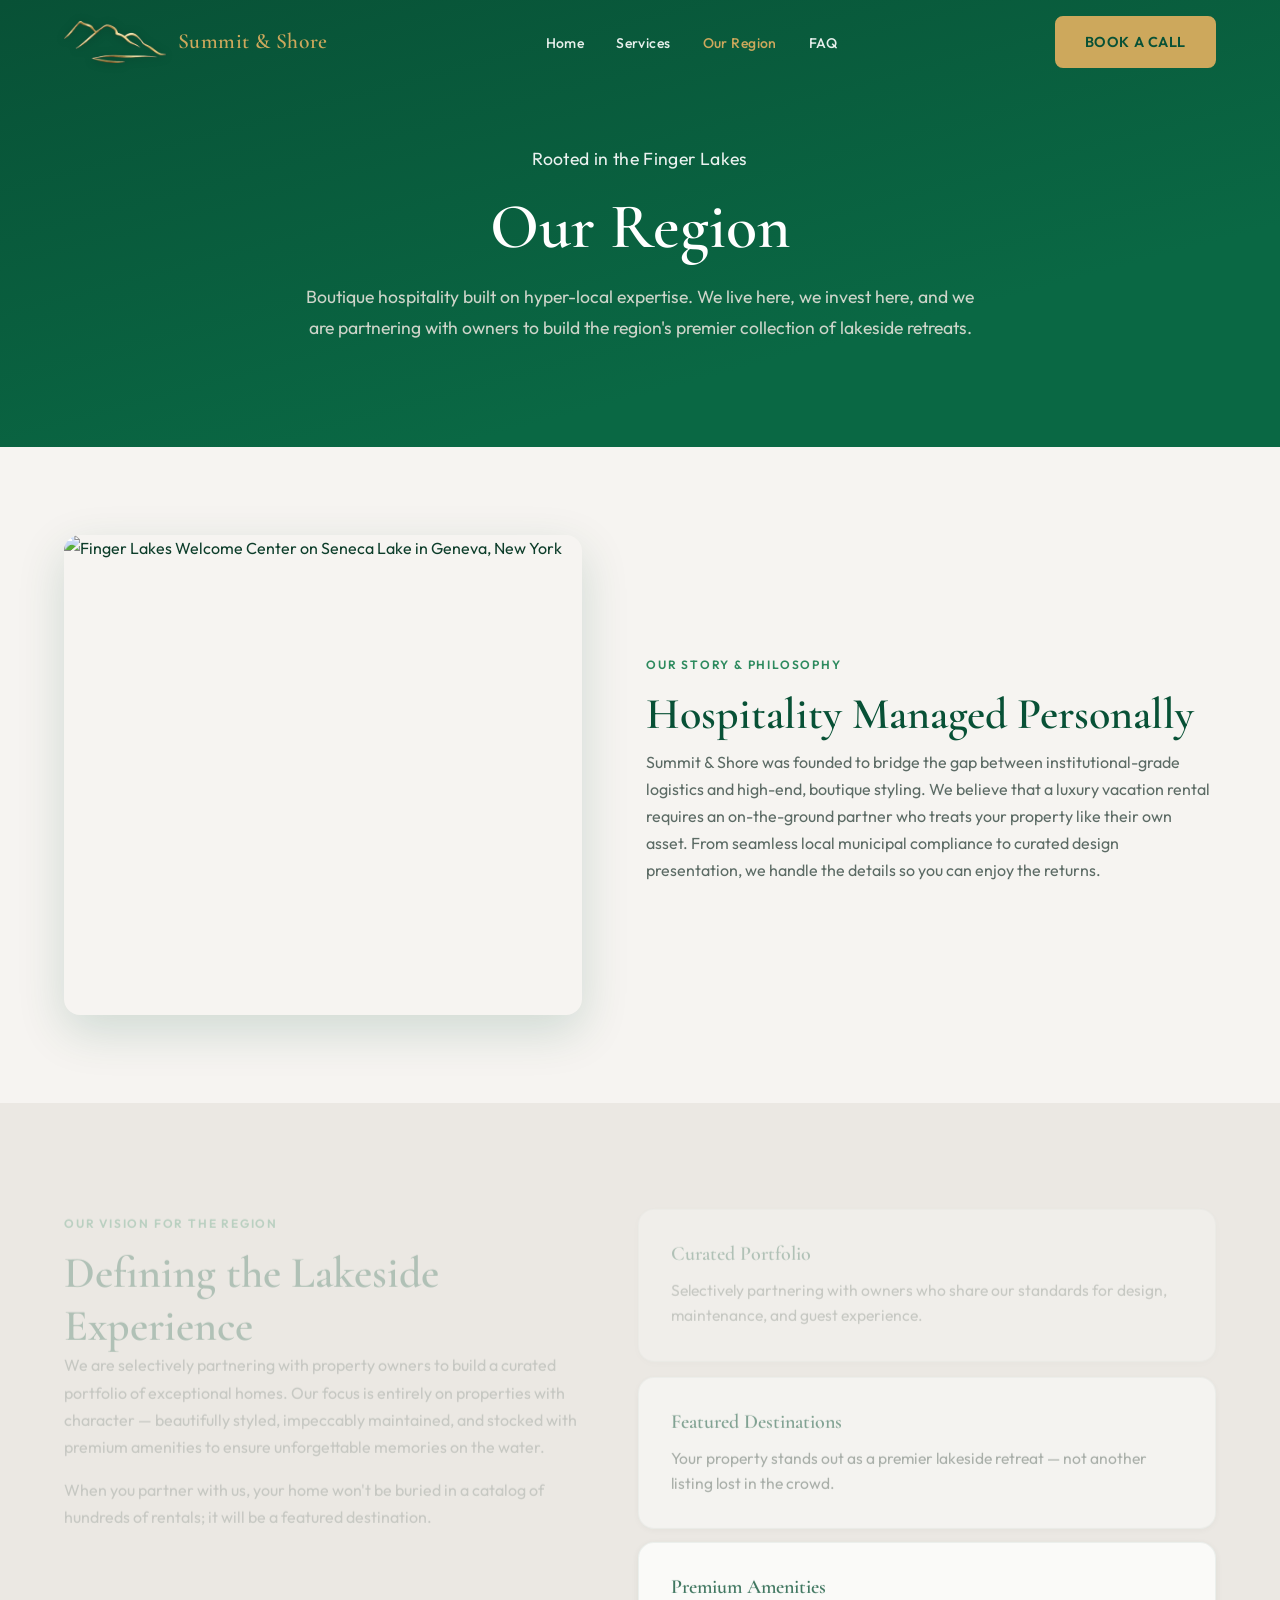
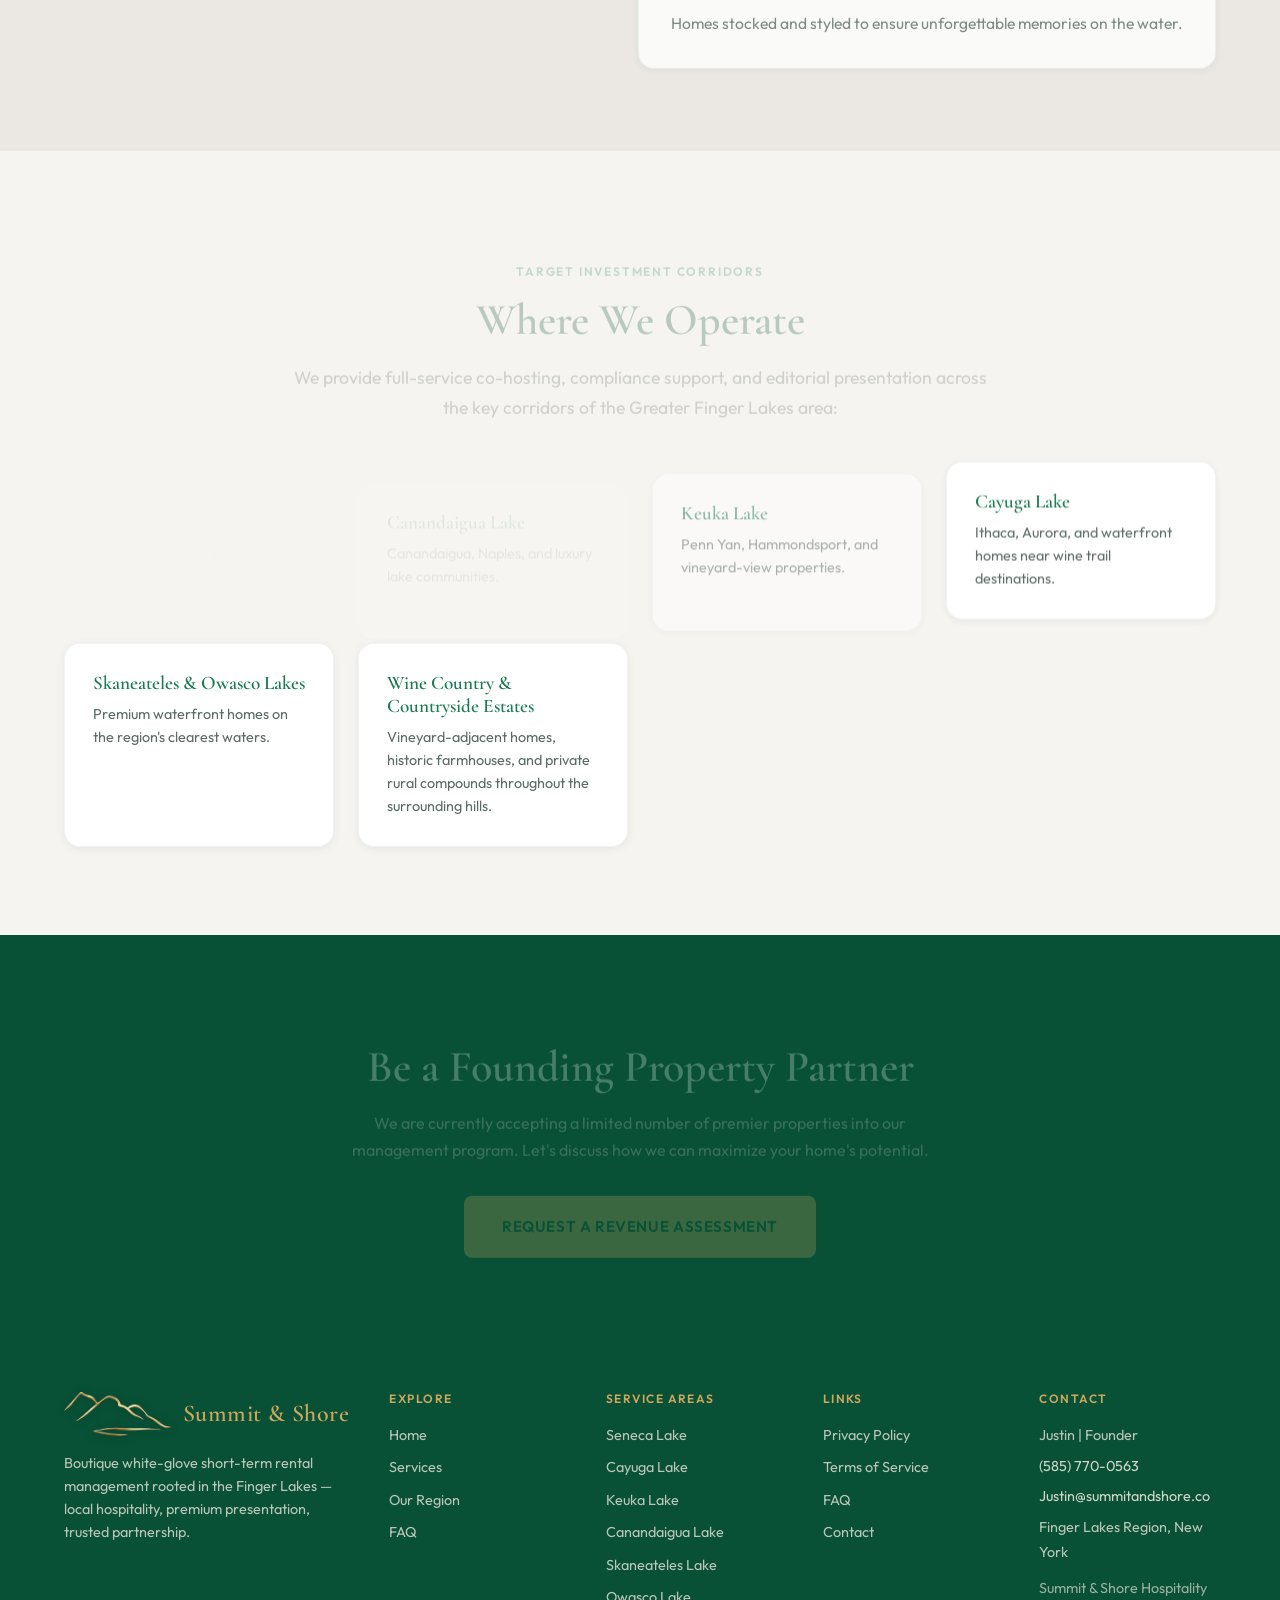
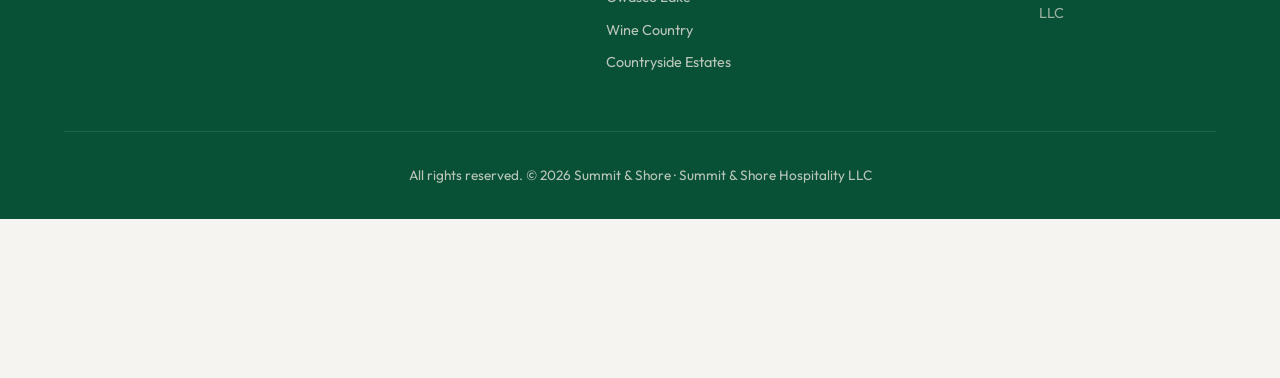
==== commit cd8aaa53: "Website owner requested revisions pt2" ====
--- a/about.html
+++ b/about.html
@@ -2,159 +2,12 @@
 <html lang="en">
 <head>
   <meta charset="UTF-8">
-  <meta name="viewport" content="width=device-width, initial-scale=1.0">
-  <meta name="description" content="Meet Summit & Shore — boutique white-glove Finger Lakes hospitality for short-term rental owners who value local partnership and premium care.">
-  <title>About | Summit & Shore</title>
-  <link rel="preconnect" href="https://fonts.googleapis.com">
-  <link rel="preconnect" href="https://fonts.gstatic.com" crossorigin>
-  <link href="https://fonts.googleapis.com/css2?family=Cormorant+Garamond:ital,wght@0,400;0,600;0,700;1,400&family=Outfit:wght@300;400;500;600;700&display=swap" rel="stylesheet">
-  <link rel="stylesheet" href="styles.css">
+  <meta http-equiv="refresh" content="0; url=our-region.html">
+  <meta name="robots" content="noindex">
+  <title>Redirecting…</title>
+  <link rel="canonical" href="our-region.html">
 </head>
 <body>
-  <header class="header" id="header">
-    <nav class="nav container">
-      <a href="index.html" class="logo">
-        <span class="logo-icon-wrap" aria-hidden="true">
-          <img src="images/logo-header.png" alt="" class="logo-icon" height="42">
-        </span>
-        <span class="logo-text">Summit &amp; Shore</span>
-      </a>
-      <button class="nav-toggle" id="navToggle" aria-label="Toggle menu">
-        <span></span><span></span><span></span>
-      </button>
-      <ul class="nav-links" id="navLinks">
-        <li><a href="index.html">Home</a></li>
-        <li><a href="services.html">Services</a></li>
-        <li><a href="presentation.html">Presentation</a></li>
-        <li><a href="markets.html">Markets &amp; Stays</a></li>
-        <li><a href="about.html" aria-current="page">About</a></li>
-        <li><a href="index.html#faq">FAQ</a></li>
-      </ul>
-      <a href="index.html#contact" class="btn btn-primary nav-cta">Book a Call</a>
-    </nav>
-  </header>
-
-  <section class="page-hero">
-    <div class="container page-hero-inner">
-      <p class="hero-eyebrow">Our Story</p>
-      <h1>About Summit &amp; Shore</h1>
-      <p class="page-hero-subtitle">Boutique hospitality rooted in the Finger Lakes — white-glove care, premium presentation, and a trusted partnership for property owners.</p>
-    </div>
-  </section>
-
-  <section class="about section" id="about">
-    <div class="container">
-      <div class="about-grid">
-        <div class="about-image">
-          <img src="https://commons.wikimedia.org/wiki/Special:FilePath/Geneva%2C_New_York_-_19_-_Finger_Lakes_Welcome_Center_-_20220810_-_terrace_and_lakeshore.jpg?width=1280" alt="Finger Lakes Welcome Center on Seneca Lake in Geneva, New York" loading="lazy" referrerpolicy="no-referrer">
-        </div>
-        <div class="about-content">
-          <h2>About Your Hosts</h2>
-          <h3>Summit &amp; Shore</h3>
-          <p>What sets Summit &amp; Shore apart is how personal boutique management feels. We build real relationships with property owners and guests — delivering warm, professional hospitality with the operational discipline that keeps top-performing homes ahead of the market.</p>
-          <p>Whether it's providing personalized recommendations for local wineries, hiking trails, and lake activities, or promptly addressing any concerns that may arise during a guest's stay, our dedicated team goes above and beyond to exceed expectations. We look forward to meeting you!</p>
-        </div>
-      </div>
-    </div>
-  </section>
-
-  <section class="philosophy section section-alt">
-    <div class="container">
-      <div class="philosophy-grid">
-        <div class="philosophy-content">
-          <span class="section-label">Philosophy</span>
-          <h2>Local Roots. Boutique Standards.</h2>
-          <p>We believe the best short-term rental management feels personal — not corporate. Every property receives thoughtful presentation, responsive guest care, and transparent owner communication.</p>
-          <p>Our Finger Lakes team lives and works in the communities we serve. That local fluency — from seasonal demand patterns to winery weekends and lake regulations — informs every pricing decision, staging choice, and guest recommendation we make.</p>
-        </div>
-        <div class="philosophy-cards">
-          <article class="pillar-card">
-            <h3>Owner Partnership</h3>
-            <p>Hands-off management with clear reporting, honest guidance, and revenue strategies tailored to your asset.</p>
-          </article>
-          <article class="pillar-card">
-            <h3>Guest Experience</h3>
-            <p>Warm, five-star hospitality that earns repeat bookings and standout reviews.</p>
-          </article>
-          <article class="pillar-card">
-            <h3>Refined Operations</h3>
-            <p>Revenue, guest experience, and logistics playbooks refined in established vacation markets — applied with boutique attention to every home.</p>
-          </article>
-        </div>
-      </div>
-    </div>
-  </section>
-
-  <section class="page-cta section section-dark">
-    <div class="container page-cta-inner">
-      <h2>Let's talk about your property</h2>
-      <p>Book a call with our Finger Lakes team to discuss co-hosting, presentation, and what white-glove management looks like for your home.</p>
-      <div class="page-cta-actions">
-        <a href="index.html#contact" class="btn btn-primary btn-lg">Book a Call</a>
-        <a href="services.html" class="btn btn-outline btn-lg">Our Services</a>
-      </div>
-    </div>
-  </section>
-
-  <footer class="footer">
-    <div class="container">
-      <div class="footer-grid">
-        <div class="footer-brand">
-          <a href="index.html" class="logo">
-            <span class="logo-icon-wrap" aria-hidden="true">
-              <img src="images/logo-header.png" alt="" class="logo-icon" height="42">
-            </span>
-            <span class="logo-text">Summit &amp; Shore</span>
-          </a>
-          <p>Boutique white-glove short-term rental management rooted in the Finger Lakes — local hospitality, premium presentation, trusted partnership.</p>
-        </div>
-        <div class="footer-links">
-          <h4>Explore</h4>
-          <ul>
-            <li><a href="index.html">Home</a></li>
-            <li><a href="services.html">Services</a></li>
-            <li><a href="presentation.html">Presentation</a></li>
-            <li><a href="markets.html">Markets &amp; Stays</a></li>
-            <li><a href="about.html">About</a></li>
-          </ul>
-        </div>
-        <div class="footer-links">
-          <h4>Service Areas</h4>
-          <ul>
-            <li><a href="markets.html">Seneca Lake</a></li>
-            <li><a href="markets.html">Cayuga Lake</a></li>
-            <li><a href="markets.html">Keuka Lake</a></li>
-            <li><a href="markets.html">Canandaigua Lake</a></li>
-            <li><a href="markets.html">Skaneateles Lake</a></li>
-            <li><a href="markets.html">Owasco Lake</a></li>
-            <li><a href="markets.html">Wine Country</a></li>
-            <li><a href="markets.html">Countryside Estates</a></li>
-          </ul>
-        </div>
-        <div class="footer-links">
-          <h4>Links</h4>
-          <ul>
-            <li><a href="#">Privacy Policy</a></li>
-            <li><a href="#">Terms of Service</a></li>
-            <li><a href="index.html#faq">FAQ</a></li>
-            <li><a href="index.html#contact">Contact</a></li>
-          </ul>
-        </div>
-        <div class="footer-contact">
-          <h4>Contact</h4>
-          <p>Justin | Founder</p>
-          <p><a href="tel:+15857700563">(585) 770-0563</a></p>
-          <p><a href="mailto:Justin@summitandshore.co">Justin@summitandshore.co</a></p>
-          <p>Finger Lakes Region, New York</p>
-          <p class="footer-legal-name">Summit &amp; Shore Hospitality LLC</p>
-        </div>
-      </div>
-      <div class="footer-bottom">
-        <p>All rights reserved. © 2026 Summit &amp; Shore · Summit &amp; Shore Hospitality LLC</p>
-      </div>
-    </div>
-  </footer>
-
-  <script src="script.js"></script>
+  <p>This page has moved. <a href="our-region.html">Go to Our Region</a>.</p>
 </body>
 </html>
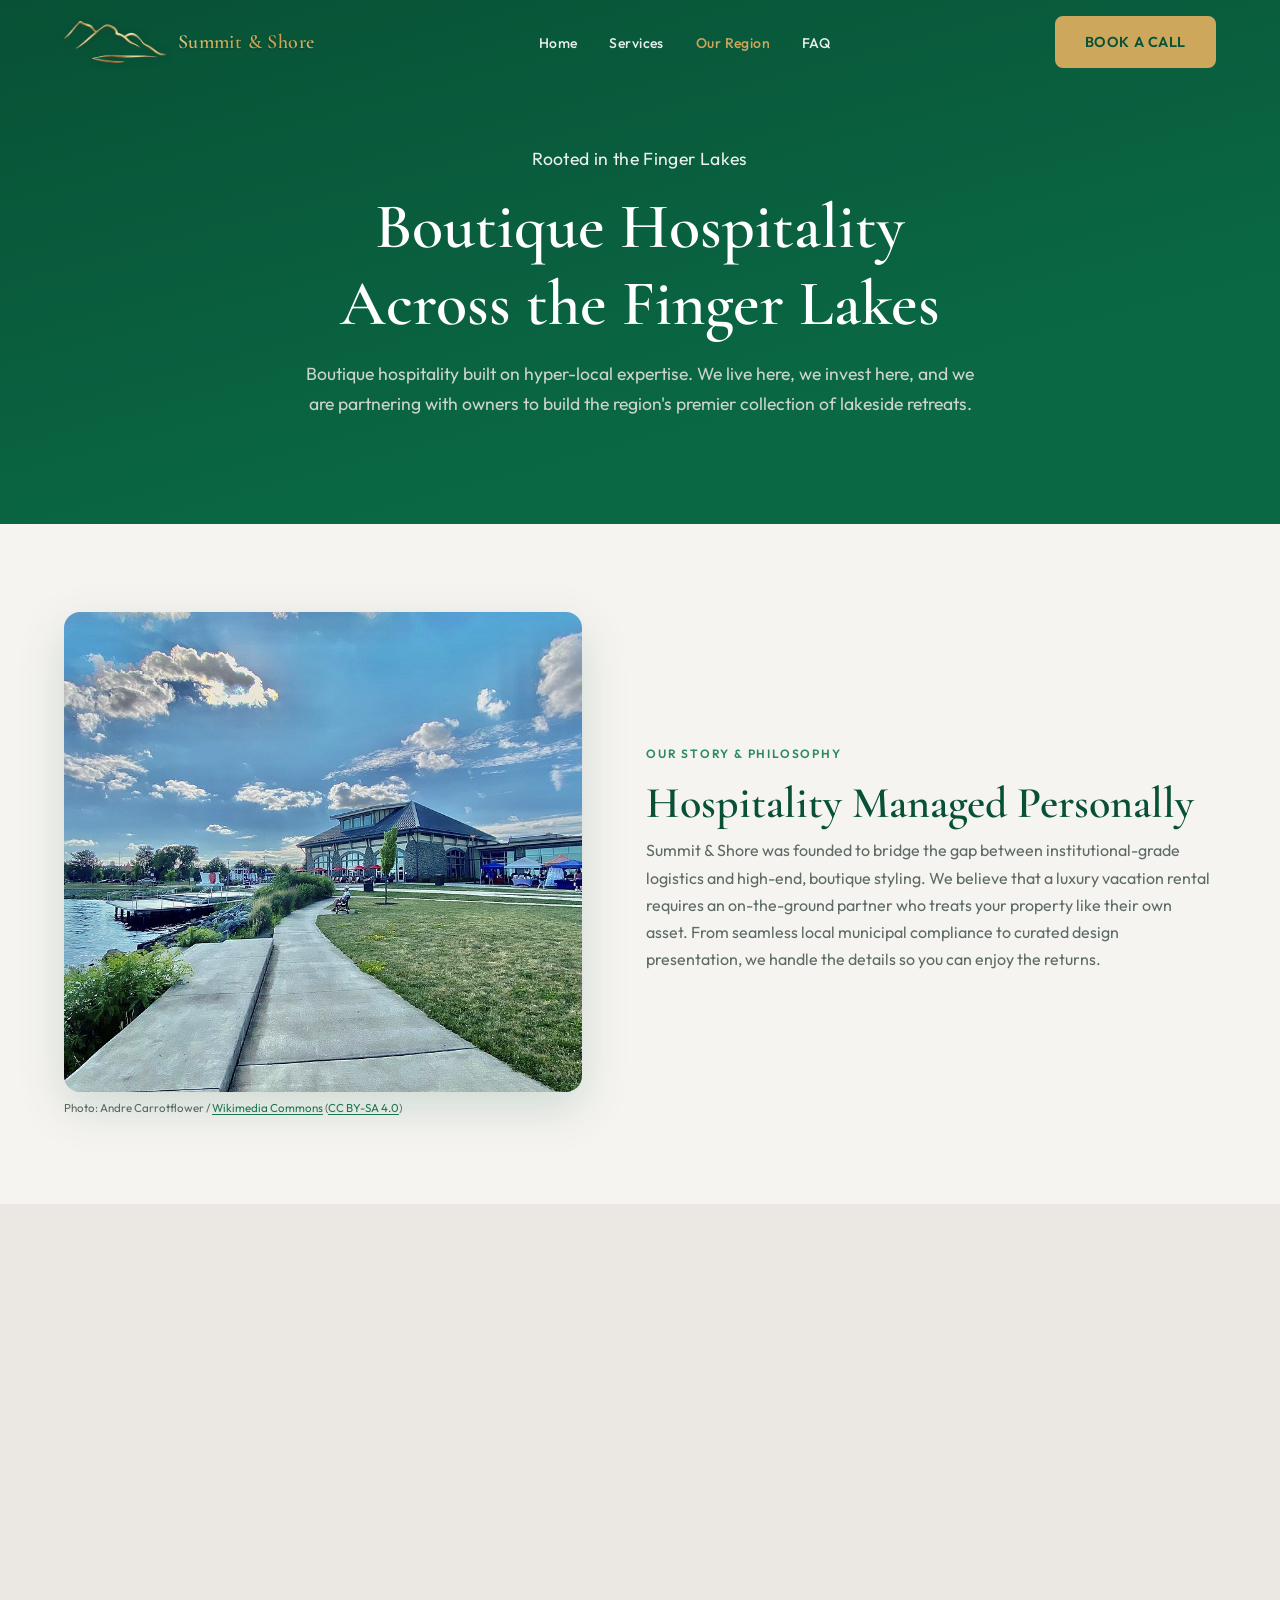
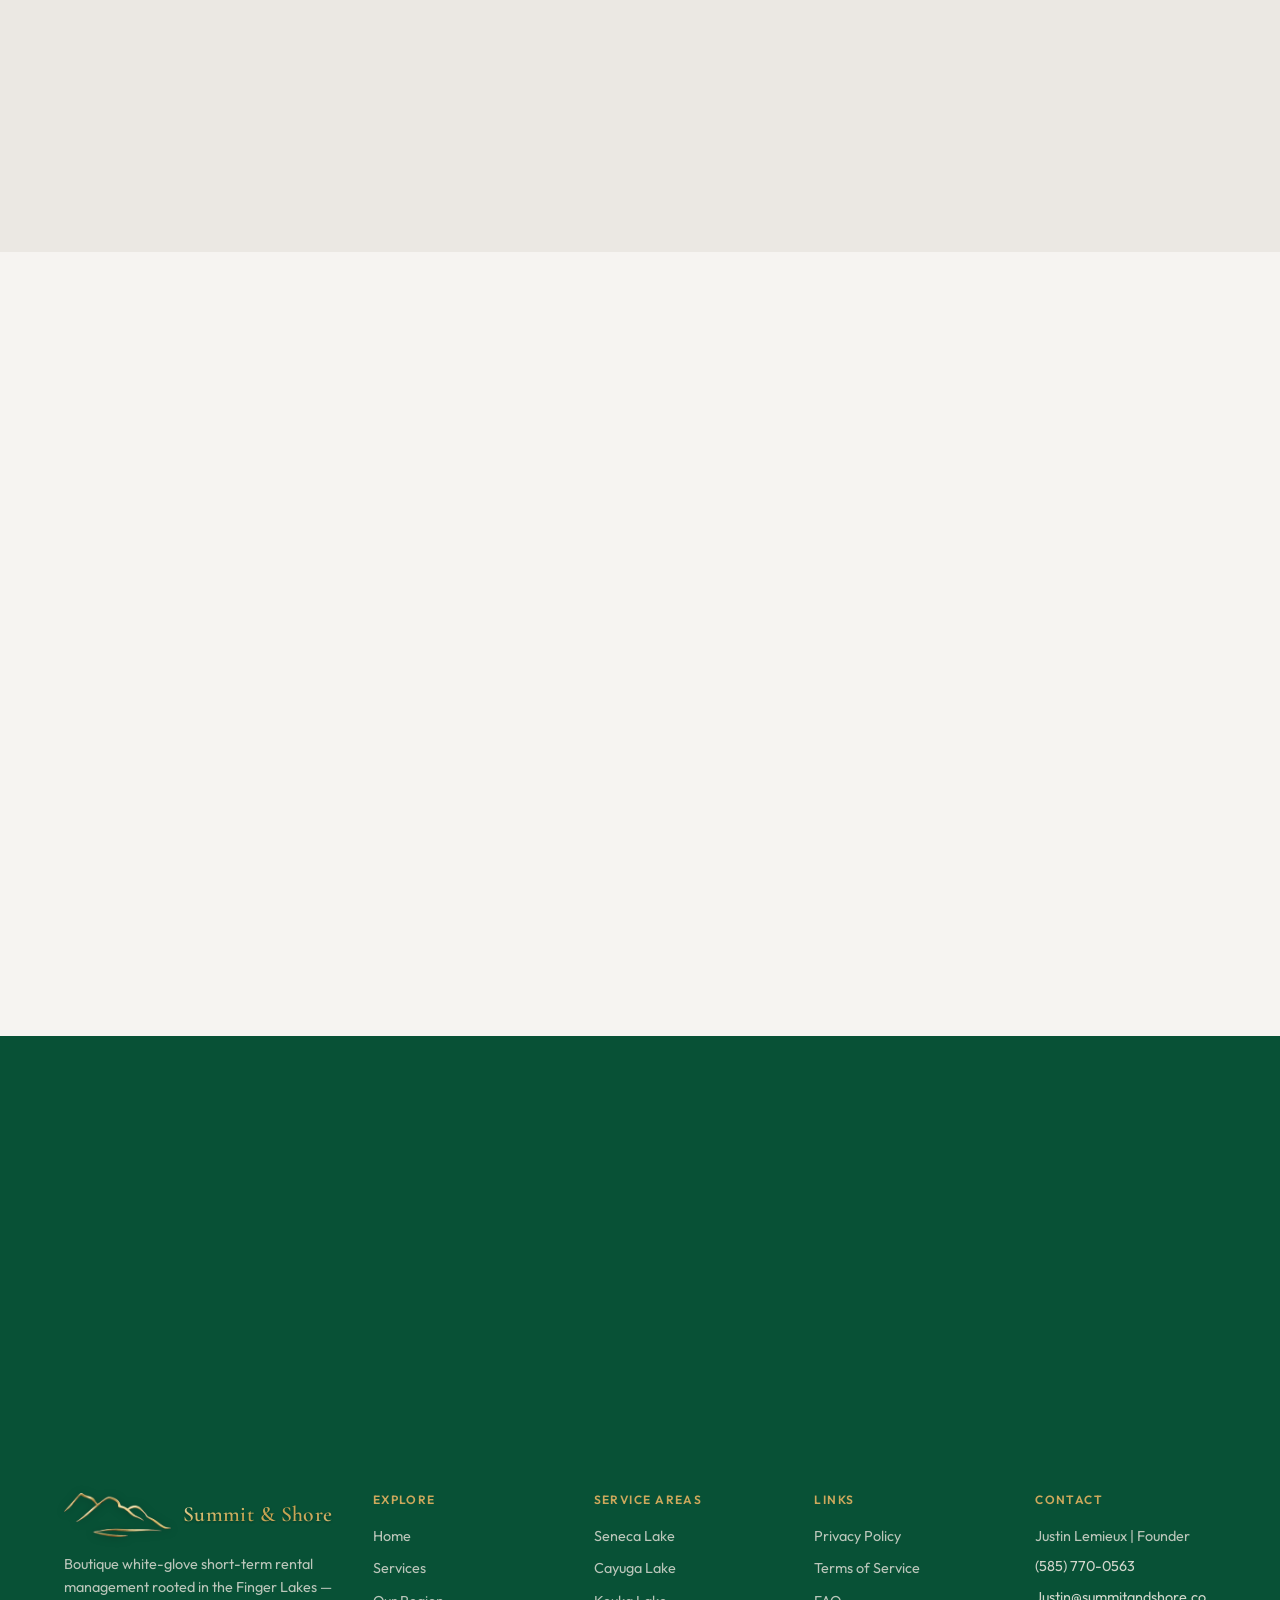
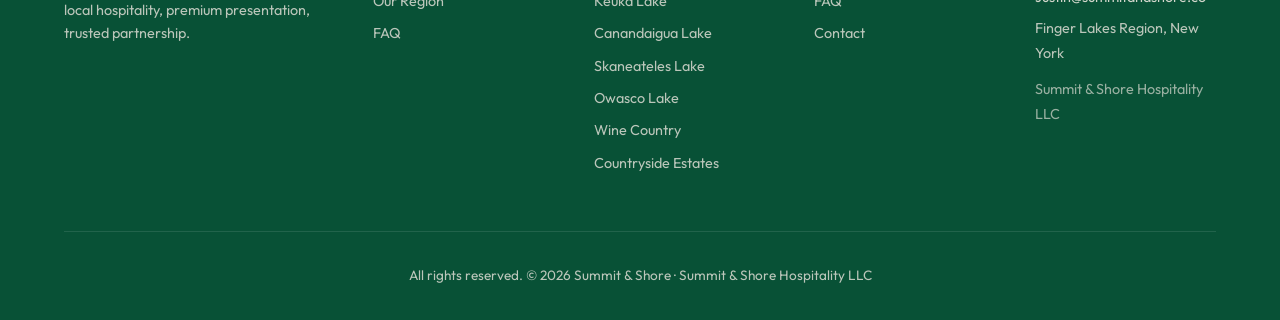
==== commit b8d7f90f: "Services image update and SEO Optimization" ====
--- a/about.html
+++ b/about.html
@@ -5,7 +5,7 @@
   <meta http-equiv="refresh" content="0; url=our-region.html">
   <meta name="robots" content="noindex">
   <title>Redirecting…</title>
-  <link rel="canonical" href="our-region.html">
+  <link rel="canonical" href="https://summitandshore.co/our-region.html">
 </head>
 <body>
   <p>This page has moved. <a href="our-region.html">Go to Our Region</a>.</p>
